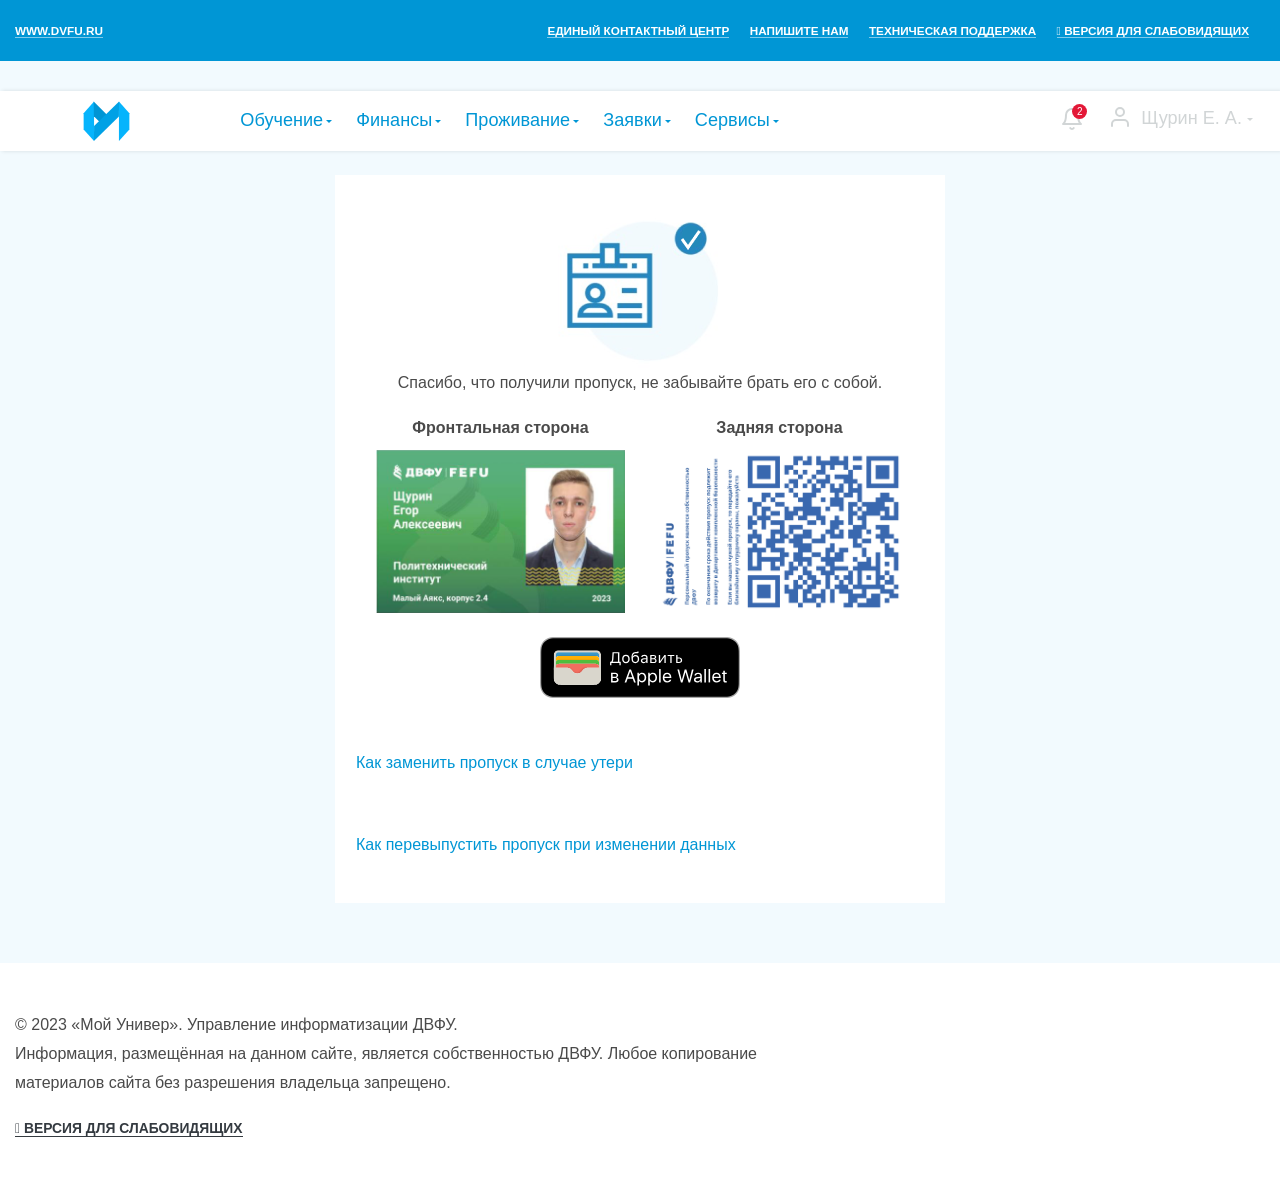
==== index.html @ 77a336e7 "index.html" ====
<!DOCTYPE html>
<!-- saved from url=(0027)https://univer.dvfu.ru/pass -->
<html lang="ru"><head><meta http-equiv="Content-Type" content="text/html; charset=UTF-8">
    <meta http-equiv="X-UA-Compatible" content="IE=edge">

<meta name="viewport" content="width=device-width, initial-scale=1">
<link rel="apple-touch-icon" href="https://univer.dvfu.ru/favicon/android-app-icon.webp?v=wAXxPe8bK4">
<link rel="shortcut icon" type="image/x-icon" href="https://univer.dvfu.ru/favicon/favicon.ico?v=wAXxPe8bK4">
<link rel="icon" type="image/png" sizes="16x16" href="https://univer.dvfu.ru/favicon/favicon-16x16.png?v=wAXxPe8bK4">
<link rel="icon" type="image/png" sizes="32x32" href="https://univer.dvfu.ru/favicon/favicon-32x32.png?v=wAXxPe8bK4">
<link rel="icon" type="image/png" sizes="48x48" href="https://univer.dvfu.ru/favicon/favicon-48x48.png?v=wAXxPe8bK4">
<link rel="manifest" href="https://univer.dvfu.ru/favicon/site.webmanifest?v=wAXxPe8bK4">
<link rel="mask-icon" href="https://univer.dvfu.ru/favicon/safari-pinned-tab.svg?v=wAXxPe8bK4" color="#5bbad5">
<meta name="apple-mobile-web-app-title" content="Мой Универ">
<meta name="application-name" content="Мой Универ">
<meta name="msapplication-TileColor" content="#2b5797">
<meta name="msapplication-TileImage" content="/favicon/mstile-144x144.png?v=wAXxPe8bK4">
<meta name="theme-color" content="#ffffff">

<meta name="apple-itunes-app" content="app-id=1508108372">
<meta name="google-play-app" content="app-id=ru.dvfu.univermobile">
<meta name="viewport" content="width=device-width, initial-scale=1.0">
<link rel="android-touch-icon" href="https://univer.dvfu.ru/favicon/android-app-icon.webp?v=wAXxPe8bK4">
<title>Заказ пропусков</title>
    <meta name="csrf-param" content="_csrf_univer">
<meta name="csrf-token" content="We61WKqHgqFqva95lzYZZyjVFAF20P7lvyOUsCO9uFk12_cX__H16zvP5C_QaXwXcbx8QBialLLcZMWEWszLIw==">
    <link href="./Заказ пропусков_files/style.css" rel="stylesheet">
<link href="./Заказ пропусков_files/pass_frontend.css" rel="stylesheet">
<link href="./Заказ пропусков_files/notification.css" rel="stylesheet">
<script async="" src="./Заказ пропусков_files/tag.js"></script><script>var appOptions = {"notificationUrl":"https:\/\/notify-univer.dvfu.ru\/api\/v1\/notifications","r":["undergraduate"],"t":"eyJ0eXAiOiJKV1QiLCJhbGciOiJIUzI1NiJ9.eyJpYXQiOjE2OTYzMDE1NzEsImV4cCI6MTY5ODg5MzU3MSwidWlkIjozNDI4MiwidXNlcm5hbWUiOiJraHJhbXRjb3ZhLnNhIiwicm9sZSI6ImFkbWluIn0.ozDXMUP-tCYqdmB_TV4dSzSiLvclQizg9ajfwuBclkc"};</script><style type="text/css">
.vue-modal-top,
.vue-modal-bottom,
.vue-modal-left,
.vue-modal-right,
.vue-modal-topRight,
.vue-modal-topLeft,
.vue-modal-bottomLeft,
.vue-modal-bottomRight {
  display: block;
  overflow: hidden;
  position: absolute;
  background: transparent;
  z-index: 9999999;
}
.vue-modal-topRight,
.vue-modal-topLeft,
.vue-modal-bottomLeft,
.vue-modal-bottomRight {
  width: 12px;
  height: 12px;
}
.vue-modal-top {
  right: 12;
  top: 0;
  width: 100%;
  height: 12px;
  cursor: n-resize;
}
.vue-modal-bottom {
  left: 0;
  bottom: 0;
  width: 100%;
  height: 12px;
  cursor: s-resize;
}
.vue-modal-left {
  left: 0;
  top: 0;
  width: 12px;
  height: 100%;
  cursor: w-resize;
}
.vue-modal-right {
  right: 0;
  top: 0;
  width: 12px;
  height: 100%;
  cursor: e-resize;
}
.vue-modal-topRight {
  right: 0;
  top: 0;
  background: transparent;
  cursor: ne-resize;
}
.vue-modal-topLeft {
  left: 0;
  top: 0;
  cursor: nw-resize;
}
.vue-modal-bottomLeft {
  left: 0;
  bottom: 0;
  cursor: sw-resize;
}
.vue-modal-bottomRight {
  right: 0;
  bottom: 0;
  cursor: se-resize;
}
#vue-modal-triangle::after {
  display: block;
  position: absolute;
  content: '';
  background: transparent;
  left: 0;
  top: 0;
  width: 0;
  height: 0;
  border-bottom: 10px solid #ddd;
  border-left: 10px solid transparent;
}
#vue-modal-triangle.clicked::after {
  border-bottom: 10px solid #369be9;
}
</style><style type="text/css">
.vm--block-scroll {
  overflow: hidden;
  width: 100vw;
}
.vm--container {
  position: fixed;
  box-sizing: border-box;
  left: 0;
  top: 0;
  width: 100%;
  height: 100vh;
  z-index: 999;
}
.vm--overlay {
  position: fixed;
  box-sizing: border-box;
  left: 0;
  top: 0;
  width: 100%;
  height: 100vh;
  background: rgba(0, 0, 0, 0.2);
  /* z-index: 999; */
  opacity: 1;
}
.vm--container.scrollable {
  height: 100%;
  min-height: 100vh;
  overflow-y: auto;
  -webkit-overflow-scrolling: touch;
}
.vm--modal {
  position: relative;
  overflow: hidden;
  box-sizing: border-box;

  background-color: white;
  border-radius: 3px;
  box-shadow: 0 20px 60px -2px rgba(27, 33, 58, 0.4);
}
.vm--container.scrollable .vm--modal {
  margin-bottom: 2px;
}
.vm--top-right-slot {
  display: block;
  position: absolute;
  right: 0;
  top: 0;
}
.vm-transition--overlay-enter-active,
.vm-transition--overlay-leave-active {
  transition: all 50ms;
}
.vm-transition--overlay-enter,
.vm-transition--overlay-leave-active {
  opacity: 0;
}
.vm-transition--modal-enter-active,
.vm-transition--modal-leave-active {
  transition: all 400ms;
}
.vm-transition--modal-enter,
.vm-transition--modal-leave-active {
  opacity: 0;
  transform: translateY(-20px);
}
.vm-transition--default-enter-active,
.vm-transition--default-leave-active {
  transition: all 2ms;
}
.vm-transition--default-enter,
.vm-transition--default-leave-active {
  opacity: 0;
}
</style><style type="text/css">
.vue-dialog {
  font-size: 14px;
}
.vue-dialog div {
  box-sizing: border-box;
}
.vue-dialog-content {
  flex: 1 0 auto;
  width: 100%;
  padding: 14px;
}
.vue-dialog-content-title {
  font-weight: 600;
  padding-bottom: 14px;
}
.vue-dialog-buttons {
  display: flex;
  flex: 0 1 auto;
  width: 100%;
  border-top: 1px solid #eee;
}
.vue-dialog-buttons-none {
  width: 100%;
  padding-bottom: 14px;
}
.vue-dialog-button {
  font-size: inherit;
  background: transparent;
  padding: 0;
  margin: 0;
  border: 0;
  cursor: pointer;
  box-sizing: border-box;
  line-height: 40px;
  height: 40px;
  color: inherit;
  font: inherit;
  outline: none;
}
.vue-dialog-button:hover {
  background: #f9f9f9;
}
.vue-dialog-button:active {
  background: #f3f3f3;
}
.vue-dialog-button:not(:first-of-type) {
  border-left: 1px solid #eee;
}
</style></head>
<body data-scrollprevented="false">



<div data-v-34b633f4="" id="notify-bubble-layout" aria-atomic="true"></div>

<div class="panel" id="main">
    <div class="blue-top-header top-blue-header bg-blueColour py-2 d-none d-lg-block">
        <div class="container">
            <div class="row">
                <div class="col d-none d-md-inline-block">
                    <div class="">
                        <div class="float-left">
                            <a href="https://www.dvfu.ru/" title="ДВФУ" class="whiteColor text-uppercase font-weight-bold tc-whiteColor mb-0 mr-2 f-XS">www.dvfu.ru</a>
                        </div>
                        <div class="float-right">
                            <a href="https://univer.dvfu.ru/contacts" title="Единый контактный центр" class="whiteColor text-uppercase font-weight-bold tc-whiteColor mb-0 mr-2 f-XS">Единый контактный центр</a>
                            <a href="https://univer.dvfu.ru/feedback" title="Напишите нам" class="whiteColor text-uppercase font-weight-bold tc-whiteColor mb-0 mr-2 f-XS">Напишите нам</a>
                            <a href="https://1citil.dvfu.ru/itil_win/ru_RU/" title="Техническая поддержка" class="whiteColor text-uppercase font-weight-bold tc-whiteColor mb-0 mr-2 f-XS">Техническая поддержка</a>
                            <a href="https://univer.dvfu.ru/pass#" class="bvi-open whiteColor text-uppercase font-weight-bold tc-whiteColor mb-0 mr-2 f-XS" title="Версия для слабовидящих"><i class="bvi-icon bvi-eye"></i> Версия для слабовидящих</a>
                        </div>
                    </div>
                </div>
            </div>
        </div>
    </div>

    <div class="bg-blur mobile-menu-blur" id="bg-blur" style="display: none;"></div>

    <header class="main-header " style="position: sticky; top: 0px; margin-top: 30px;">
        <div class="container">
            <div class="row d-flex align-items-center">
                <div class="d-lg-none col-4 col-lg-3 align-baseline hamburger-btn">
                    <button class="hamburger hamburger--spin color-gray" type="button" id="mobileMenuOpen">
                    <span class="hamburger-box">
                        <span class="hamburger-inner"></span>
                    </span>
                    </button>
                </div>
                <div id="menu" class="menu d-lg-none" style="display: none">
                    <div class="menu-header"></div>
                    <div class="overflow-y-scroll pt-2 pb-7" id="menu-content">
                        <nav class="main-nav menu-vertical">
                            <ul>
                                <li>
                                    <a href="https://www.dvfu.ru/" target="_blank">
                                        <img src="./Заказ пропусков_files/icon-sm-dvfu.svg" class="menu-icon mr-1">
                                        <span>Официальный сайт ДВФУ</span>
                                    </a>
                                </li>
                                <li>
                                    <a href="https://univer.dvfu.ru/pass#" class="bvi-open">
                                        <svg xmlns="http://www.w3.org/2000/svg" width="24" height="24" viewBox="0 0 24 24" fill="none" stroke="currentColor" stroke-width="2" stroke-linecap="round" stroke-linejoin="round" class="feather feather-eye menu-icon mr-1"><path d="M1 12s4-8 11-8 11 8 11 8-4 8-11 8-11-8-11-8z"></path><circle cx="12" cy="12" r="3"></circle></svg>
                                        <span>Версия для слабовидящих</span>
                                    </a>
                                </li>
                            </ul>
                        </nav>
                        <nav class="main-nav menu-vertical">
                            <ul>
                                <li>
                                    <a href="https://univer.dvfu.ru/contacts" class="menu-link js-service-link">
                                        <svg xmlns="http://www.w3.org/2000/svg" width="24" height="24" viewBox="0 0 24 24" fill="none" stroke="currentColor" stroke-width="2" stroke-linecap="round" stroke-linejoin="round" class="feather feather-phone-call menu-icon mr-1"><path d="M15.05 5A5 5 0 0 1 19 8.95M15.05 1A9 9 0 0 1 23 8.94m-1 7.98v3a2 2 0 0 1-2.18 2 19.79 19.79 0 0 1-8.63-3.07 19.5 19.5 0 0 1-6-6 19.79 19.79 0 0 1-3.07-8.67A2 2 0 0 1 4.11 2h3a2 2 0 0 1 2 1.72 12.84 12.84 0 0 0 .7 2.81 2 2 0 0 1-.45 2.11L8.09 9.91a16 16 0 0 0 6 6l1.27-1.27a2 2 0 0 1 2.11-.45 12.84 12.84 0 0 0 2.81.7A2 2 0 0 1 22 16.92z"></path></svg>
                                        <span>Единый контактный центр</span>
                                    </a>
                                </li>
                                <li>
                                    <a href="https://univer.dvfu.ru/feedback" class="menu-link js-service-link">
                                        <svg xmlns="http://www.w3.org/2000/svg" width="24" height="24" viewBox="0 0 24 24" fill="none" stroke="currentColor" stroke-width="2" stroke-linecap="round" stroke-linejoin="round" class="feather feather-send menu-icon mr-1"><line x1="22" y1="2" x2="11" y2="13"></line><polygon points="22 2 15 22 11 13 2 9 22 2"></polygon></svg>
                                        <span>Напишите нам</span>
                                    </a>
                                </li>
                                <li>
                                    <a href="https://1citil.dvfu.ru/itil_win/ru_RU/" class="menu-link js-service-link">
                                        <svg xmlns="http://www.w3.org/2000/svg" width="24" height="24" viewBox="0 0 24 24" fill="none" stroke="currentColor" stroke-width="2" stroke-linecap="round" stroke-linejoin="round" class="feather feather-headphones menu-icon mr-1"><path d="M3 18v-6a9 9 0 0 1 18 0v6"></path><path d="M21 19a2 2 0 0 1-2 2h-1a2 2 0 0 1-2-2v-3a2 2 0 0 1 2-2h3zM3 19a2 2 0 0 0 2 2h1a2 2 0 0 0 2-2v-3a2 2 0 0 0-2-2H3z"></path></svg>
                                        <span>Техническая поддержка</span>
                                    </a>
                                </li>
                            </ul>
                        </nav>
                        <nav class="main-nav menu-vertical"><ul><li><h3>Обучение</h3><ul><li><a class="menu-link js-service-link" href="https://dpo.dvfu.ru/dd-new" data-service-id="93" data-service-title="Цифровые кафедры" data-service-name="dpo-link"><span class="service-icon menu-icon service-icon__dpo-link"></span> <span>Цифровые кафедры</span></a></li><li><a class="menu-link js-service-link" href="https://dpo.dvfu.ru/" data-service-id="90" data-service-title="Дополнительное образование" data-service-name="furtherEducation"><span class="service-icon menu-icon service-icon__furtherEducation"></span> <span>Дополнительное образование</span></a></li><li><a class="menu-link js-service-link" href="https://univer.dvfu.ru/page/service/blackboard" data-service-id="5" data-service-title="Электронная образовательная среда BLACKBOARD" data-service-name="blackboard"><span class="service-icon menu-icon service-icon__blackboard"></span> <span>Электронная образовательная среда BLACKBOARD</span></a></li><li><a class="menu-link js-service-link" href="https://univer.dvfu.ru/gradebook" data-service-id="31" data-service-title="Зачётная книжка" data-service-name="new-egradebook"><span class="service-icon menu-icon service-icon__new-egradebook"></span> <span>Зачётная книжка</span></a></li><li><a class="menu-link js-service-link" href="https://univer.dvfu.ru/schedule" data-service-id="48" data-service-title="Расписание занятий" data-service-name="class-schedules"><span class="service-icon menu-icon service-icon__class-schedules"></span> <span>Расписание занятий</span></a></li><li><a class="menu-link js-service-link" href="https://univer.dvfu.ru/rau" data-service-id="65" data-service-title="Рейтинг" data-service-name="rau"><span class="service-icon menu-icon service-icon__rau"></span> <span>Рейтинг</span></a></li><li><a class="menu-link js-service-link" href="https://univer.dvfu.ru/profile/portfolio" data-service-id="67" data-service-title="Портфолио студента" data-service-name="portfolio-student"><span class="service-icon menu-icon service-icon__portfolio-student"></span> <span>Портфолио студента</span></a></li><li><a class="menu-link js-service-link" href="https://univer.dvfu.ru/brs/rating-plan/" data-service-id="69" data-service-title="Рейтинг-планы" data-service-name="rating-plans"><span class="service-icon menu-icon service-icon__rating-plans"></span> <span>Рейтинг-планы</span></a></li></ul></li><li><h3>Финансы</h3><ul><li><a class="menu-link js-service-link" href="https://univer.dvfu.ru/payment/grant" data-service-id="36" data-service-title="Стипендия" data-service-name="grant"><span class="service-icon menu-icon service-icon__grant"></span> <span>Стипендия</span></a></li><li><a class="menu-link js-service-link" href="https://univer.dvfu.ru/bank/choose-bank/index" data-service-id="88" data-service-title="Выбор банка" data-service-name="choose-bank"><span class="service-icon menu-icon service-icon__choose-bank"></span> <span>Выбор банка</span></a></li><li><a class="menu-link js-service-link" href="https://univer.dvfu.ru/payment/contract/" data-service-id="85" data-service-title="Оплата договоров" data-service-name="contract-payment"><span class="service-icon menu-icon service-icon__contract-payment"></span> <span>Оплата договоров</span></a></li><li><a class="menu-link js-service-link" href="https://pay.dvfu.ru/" data-service-id="86" data-service-title="Сервис онлайн-платежей" data-service-name="pay-dvfu"><span class="service-icon menu-icon service-icon__pay-dvfu"></span> <span>Сервис онлайн-платежей</span></a></li></ul></li><li><h3>Проживание</h3><ul><li><a class="menu-link js-service-link" href="https://univer.dvfu.ru/settle" data-service-id="63" data-service-title="Заселение 23-24" data-service-name="settle"><span class="service-icon menu-icon service-icon__settle"></span> <span>Заселение 23-24</span></a></li><li><a class="menu-link js-service-link" href="https://univer.dvfu.ru/resettle" data-service-id="70" data-service-title="Переселение" data-service-name="resettle"><span class="service-icon menu-icon service-icon__resettle"></span> <span>Переселение</span></a></li><li><a class="menu-link js-service-link" href="https://univer.dvfu.ru/accommodation" data-service-id="71" data-service-title="Проживание" data-service-name="accommodation"><span class="service-icon menu-icon service-icon__accommodation"></span> <span>Проживание</span></a></li></ul></li><li><h3>Заявки</h3><ul><li><a class="menu-link js-service-link" href="https://univer.dvfu.ru/mfc/default/enquiry?id=car-pass" data-service-id="1" data-service-title="Пропуск на автомобиль" data-service-name="car-pass"><span class="service-icon menu-icon service-icon__car-pass"></span> <span>Пропуск на автомобиль</span></a></li><li><a class="menu-link js-service-link" href="https://univer.dvfu.ru/page/service/vpn-access" data-service-id="15" data-service-title="VPN" data-service-name="vpn-access"><span class="service-icon menu-icon service-icon__vpn-access"></span> <span>VPN</span></a></li><li><a class="menu-link js-service-link" href="https://univer.dvfu.ru/page/service/room-workplace-service" data-service-id="42" data-service-title="Обслуживание кабинета" data-service-name="room-workplace-service"><span class="service-icon menu-icon service-icon__room-workplace-service"></span> <span>Обслуживание кабинета</span></a></li><li><a class="menu-link js-service-link" href="https://univer.dvfu.ru/mfc" data-service-id="80" data-service-title="Единое окно" data-service-name="mfc"><span class="service-icon menu-icon service-icon__mfc"></span> <span>Единое окно</span></a></li><li><a class="menu-link js-service-link" href="https://www.dvfu.ru/about/rectorate/32416/the-department-of-personnel-management/the-committee-on-ethics-and-official-conduct-of-employees-of-the-university/" data-service-id="92" data-service-title="Жалоба на этику" data-service-name="ethics-violation-complaint"><span class="service-icon menu-icon service-icon__ethics-violation-complaint"></span> <span>Жалоба на этику</span></a></li></ul></li><li><h3>Сервисы</h3><ul><li><a class="menu-link js-service-link" href="https://univer.dvfu.ru/page/service/email" data-service-id="16" data-service-title="Почта" data-service-name="email"><span class="service-icon menu-icon service-icon__email"></span> <span>Почта</span></a></li><li><a class="menu-link js-service-link" href="https://univer.dvfu.ru/page/service/library" data-service-id="21" data-service-title="Библиотека" data-service-name="library"><span class="service-icon menu-icon service-icon__library"></span> <span>Библиотека</span></a></li><li><a class="menu-link js-service-link" href="https://univer.dvfu.ru/phonebook" data-service-id="33" data-service-title="Телефонный справочник" data-service-name="phonebook"><span class="service-icon menu-icon service-icon__phonebook"></span> <span>Телефонный справочник</span></a></li><li><a class="menu-link js-service-link" href="https://univer.dvfu.ru/page/service/microsoft-office-365" data-service-id="38" data-service-title="MS Office 365" data-service-name="microsoft-office-365"><span class="service-icon menu-icon service-icon__microsoft-office-365"></span> <span>MS Office 365</span></a></li><li><a class="menu-link js-service-link" href="https://univer.dvfu.ru/page/service/wi-fi-access" data-service-id="47" data-service-title="Wi-Fi" data-service-name="wi-fi-access"><span class="service-icon menu-icon service-icon__wi-fi-access"></span> <span>Wi-Fi</span></a></li><li><a class="menu-link js-service-link" href="https://univer.dvfu.ru/pass" data-service-id="68" data-service-title="Заказ пропуска" data-service-name="pass"><span class="service-icon menu-icon service-icon__pass"></span> <span>Заказ пропуска</span></a></li><li><a class="menu-link js-service-link" href="https://univer.dvfu.ru/page/service/bus_schedule" data-service-id="75" data-service-title="Расписание автобусов" data-service-name="bus_schedule"><span class="service-icon menu-icon service-icon__bus_schedule"></span> <span>Расписание автобусов</span></a></li><li><a class="menu-link js-service-link" href="https://univer.dvfu.ru/page/service/mobile-app" data-service-id="83" data-service-title="Мобильное приложение «Мой Универ»" data-service-name="mobile-app"><span class="service-icon menu-icon service-icon__mobile-app"></span> <span>Мобильное приложение «Мой Универ»</span></a></li><li><a class="menu-link js-service-link" href="https://univer.dvfu.ru/studentProject" data-service-id="87" data-service-title="Твоя инициатива" data-service-name="student-project"><span class="service-icon menu-icon service-icon__student-project"></span> <span>Твоя инициатива</span></a></li></ul></li></ul></nav>                    </div>
                </div>
                <div class="col-4 col-lg-2 col-xl-2 px-1 logo-div">
                                        <a href="https://univer.dvfu.ru/" title="Мой Универ" class="border-0">
                                            <div id="desktopLogoDiv" class="d-none d-lg-block position-relative" style="height: 60px;">
                            <img id="desktopLogo" class="img-fluid position-relative main-logo" alt="Мой Универ" title="Мой Универ" src="./Заказ пропусков_files/img-myuniver-logo.svg" style="display: none;">
                            <img id="desktopLogoMin" class="img-fluid position-absolute main-logo my-auto" style="height: 40px; top: 0px; bottom: 0px;" alt="Мой Универ" title="Мой Универ" src="./Заказ пропусков_files/img-logo-symbol.svg">
                        </div>
                        <img id="mobileLogo" class="img-fluid d-lg-none position-relative main-logo" alt="Мой Универ" title="Мой Универ" src="./Заказ пропусков_files/img-logo-symbol.svg">
                                            </a>
                                        </div>
                <div class="d-none d-lg-block col-lg-8 col-xl-7 position-static">
                    <nav class="main-nav menu-horizontal"><ul class="nav"><li><a id="dropdown-study" class="btn btn-link dropdown-toggle f-M" data-toggle="dropdown" aria-haspopup="true" aria-expanded="false">Обучение</a><ul class="dropdown-menu shadow-dropdown" aria-labelledby="dropdown-study"><li><a class="menu-link js-service-link" href="https://dpo.dvfu.ru/dd-new" data-service-id="93" data-service-title="Цифровые кафедры" data-service-name="dpo-link"><span class="service-icon menu-icon service-icon__dpo-link"></span> <span>Цифровые кафедры</span></a></li><li><a class="menu-link js-service-link" href="https://dpo.dvfu.ru/" data-service-id="90" data-service-title="Дополнительное образование" data-service-name="furtherEducation"><span class="service-icon menu-icon service-icon__furtherEducation"></span> <span>Дополнительное образование</span></a></li><li><a class="menu-link js-service-link" href="https://univer.dvfu.ru/page/service/blackboard" data-service-id="5" data-service-title="Электронная образовательная среда BLACKBOARD" data-service-name="blackboard"><span class="service-icon menu-icon service-icon__blackboard"></span> <span>Электронная образовательная среда BLACKBOARD</span></a></li><li><a class="menu-link js-service-link" href="https://univer.dvfu.ru/gradebook" data-service-id="31" data-service-title="Зачётная книжка" data-service-name="new-egradebook"><span class="service-icon menu-icon service-icon__new-egradebook"></span> <span>Зачётная книжка</span></a></li><li><a class="menu-link js-service-link" href="https://univer.dvfu.ru/schedule" data-service-id="48" data-service-title="Расписание занятий" data-service-name="class-schedules"><span class="service-icon menu-icon service-icon__class-schedules"></span> <span>Расписание занятий</span></a></li><li><a class="menu-link js-service-link" href="https://univer.dvfu.ru/rau" data-service-id="65" data-service-title="Рейтинг" data-service-name="rau"><span class="service-icon menu-icon service-icon__rau"></span> <span>Рейтинг</span></a></li><li><a class="menu-link js-service-link" href="https://univer.dvfu.ru/profile/portfolio" data-service-id="67" data-service-title="Портфолио студента" data-service-name="portfolio-student"><span class="service-icon menu-icon service-icon__portfolio-student"></span> <span>Портфолио студента</span></a></li><li><a class="menu-link js-service-link" href="https://univer.dvfu.ru/brs/rating-plan/" data-service-id="69" data-service-title="Рейтинг-планы" data-service-name="rating-plans"><span class="service-icon menu-icon service-icon__rating-plans"></span> <span>Рейтинг-планы</span></a></li></ul></li><li><a id="dropdown-finance" class="btn btn-link dropdown-toggle f-M" data-toggle="dropdown" aria-haspopup="true" aria-expanded="false">Финансы</a><ul class="dropdown-menu shadow-dropdown" aria-labelledby="dropdown-finance"><li><a class="menu-link js-service-link" href="https://univer.dvfu.ru/payment/grant" data-service-id="36" data-service-title="Стипендия" data-service-name="grant"><span class="service-icon menu-icon service-icon__grant"></span> <span>Стипендия</span></a></li><li><a class="menu-link js-service-link" href="https://univer.dvfu.ru/bank/choose-bank/index" data-service-id="88" data-service-title="Выбор банка" data-service-name="choose-bank"><span class="service-icon menu-icon service-icon__choose-bank"></span> <span>Выбор банка</span></a></li><li><a class="menu-link js-service-link" href="https://univer.dvfu.ru/payment/contract/" data-service-id="85" data-service-title="Оплата договоров" data-service-name="contract-payment"><span class="service-icon menu-icon service-icon__contract-payment"></span> <span>Оплата договоров</span></a></li><li><a class="menu-link js-service-link" href="https://pay.dvfu.ru/" data-service-id="86" data-service-title="Сервис онлайн-платежей" data-service-name="pay-dvfu"><span class="service-icon menu-icon service-icon__pay-dvfu"></span> <span>Сервис онлайн-платежей</span></a></li></ul></li><li><a id="dropdown-accommodation" class="btn btn-link dropdown-toggle f-M" data-toggle="dropdown" aria-haspopup="true" aria-expanded="false">Проживание</a><ul class="dropdown-menu shadow-dropdown" aria-labelledby="dropdown-accommodation"><li><a class="menu-link js-service-link" href="https://univer.dvfu.ru/settle" data-service-id="63" data-service-title="Заселение 23-24" data-service-name="settle"><span class="service-icon menu-icon service-icon__settle"></span> <span>Заселение 23-24</span></a></li><li><a class="menu-link js-service-link" href="https://univer.dvfu.ru/resettle" data-service-id="70" data-service-title="Переселение" data-service-name="resettle"><span class="service-icon menu-icon service-icon__resettle"></span> <span>Переселение</span></a></li><li><a class="menu-link js-service-link" href="https://univer.dvfu.ru/accommodation" data-service-id="71" data-service-title="Проживание" data-service-name="accommodation"><span class="service-icon menu-icon service-icon__accommodation"></span> <span>Проживание</span></a></li></ul></li><li><a id="dropdown-applications" class="btn btn-link dropdown-toggle f-M" data-toggle="dropdown" aria-haspopup="true" aria-expanded="false">Заявки</a><ul class="dropdown-menu shadow-dropdown" aria-labelledby="dropdown-applications"><li><a class="menu-link js-service-link" href="https://univer.dvfu.ru/mfc/default/enquiry?id=car-pass" data-service-id="1" data-service-title="Пропуск на автомобиль" data-service-name="car-pass"><span class="service-icon menu-icon service-icon__car-pass"></span> <span>Пропуск на автомобиль</span></a></li><li><a class="menu-link js-service-link" href="https://univer.dvfu.ru/page/service/vpn-access" data-service-id="15" data-service-title="VPN" data-service-name="vpn-access"><span class="service-icon menu-icon service-icon__vpn-access"></span> <span>VPN</span></a></li><li><a class="menu-link js-service-link" href="https://univer.dvfu.ru/page/service/room-workplace-service" data-service-id="42" data-service-title="Обслуживание кабинета" data-service-name="room-workplace-service"><span class="service-icon menu-icon service-icon__room-workplace-service"></span> <span>Обслуживание кабинета</span></a></li><li><a class="menu-link js-service-link" href="https://univer.dvfu.ru/mfc" data-service-id="80" data-service-title="Единое окно" data-service-name="mfc"><span class="service-icon menu-icon service-icon__mfc"></span> <span>Единое окно</span></a></li><li><a class="menu-link js-service-link" href="https://www.dvfu.ru/about/rectorate/32416/the-department-of-personnel-management/the-committee-on-ethics-and-official-conduct-of-employees-of-the-university/" data-service-id="92" data-service-title="Жалоба на этику" data-service-name="ethics-violation-complaint"><span class="service-icon menu-icon service-icon__ethics-violation-complaint"></span> <span>Жалоба на этику</span></a></li></ul></li><li><a id="dropdown-services" class="btn btn-link dropdown-toggle f-M" data-toggle="dropdown" aria-haspopup="true" aria-expanded="false">Сервисы</a><ul class="dropdown-menu shadow-dropdown" aria-labelledby="dropdown-services"><li><a class="menu-link js-service-link" href="https://univer.dvfu.ru/page/service/email" data-service-id="16" data-service-title="Почта" data-service-name="email"><span class="service-icon menu-icon service-icon__email"></span> <span>Почта</span></a></li><li><a class="menu-link js-service-link" href="https://univer.dvfu.ru/page/service/library" data-service-id="21" data-service-title="Библиотека" data-service-name="library"><span class="service-icon menu-icon service-icon__library"></span> <span>Библиотека</span></a></li><li><a class="menu-link js-service-link" href="https://univer.dvfu.ru/phonebook" data-service-id="33" data-service-title="Телефонный справочник" data-service-name="phonebook"><span class="service-icon menu-icon service-icon__phonebook"></span> <span>Телефонный справочник</span></a></li><li><a class="menu-link js-service-link" href="https://univer.dvfu.ru/page/service/microsoft-office-365" data-service-id="38" data-service-title="MS Office 365" data-service-name="microsoft-office-365"><span class="service-icon menu-icon service-icon__microsoft-office-365"></span> <span>MS Office 365</span></a></li><li><a class="menu-link js-service-link" href="https://univer.dvfu.ru/page/service/wi-fi-access" data-service-id="47" data-service-title="Wi-Fi" data-service-name="wi-fi-access"><span class="service-icon menu-icon service-icon__wi-fi-access"></span> <span>Wi-Fi</span></a></li><li><a class="menu-link js-service-link" href="https://univer.dvfu.ru/pass" data-service-id="68" data-service-title="Заказ пропуска" data-service-name="pass"><span class="service-icon menu-icon service-icon__pass"></span> <span>Заказ пропуска</span></a></li><li><a class="menu-link js-service-link" href="https://univer.dvfu.ru/page/service/bus_schedule" data-service-id="75" data-service-title="Расписание автобусов" data-service-name="bus_schedule"><span class="service-icon menu-icon service-icon__bus_schedule"></span> <span>Расписание автобусов</span></a></li><li><a class="menu-link js-service-link" href="https://univer.dvfu.ru/page/service/mobile-app" data-service-id="83" data-service-title="Мобильное приложение «Мой Универ»" data-service-name="mobile-app"><span class="service-icon menu-icon service-icon__mobile-app"></span> <span>Мобильное приложение «Мой Универ»</span></a></li><li><a class="menu-link js-service-link" href="https://univer.dvfu.ru/studentProject" data-service-id="87" data-service-title="Твоя инициатива" data-service-name="student-project"><span class="service-icon menu-icon service-icon__student-project"></span> <span>Твоя инициатива</span></a></li></ul></li></ul></nav>                </div>
                <div class="col-4 col-lg-2 col-xl-3 pl-0 align-baseline">
                    <nav class="actions-nav">
                        <ul class="nav f-M justify-content-end">
                            <li class="nav-item">
                                <div data-v-02f2ebe7="" tabindex="-1" class="nav-link pl-0"><div data-v-829295b8="" data-v-02f2ebe7="" class="notification-popup shadow-dropdown d-none"><h3 data-v-829295b8="" class="nothing"><a data-v-829295b8="" href="https://univer.dvfu.ru/notification/">У вас 2 уведомления</a></h3> <div data-v-829295b8="" class="notification-popup__notifications mb-2"><div data-v-7fb95ed1="" data-v-829295b8="" class="notify-element info"><h3 data-v-7fb95ed1="" class="notification-header">Пропуск отправлен на перевыпуск. Вам необходимо сдать старый пропуск при получении нового.</h3> <p data-v-7fb95ed1="" class="created-at"></p></div><div data-v-7fb95ed1="" data-v-829295b8="" class="notify-element info"><h3 data-v-7fb95ed1="" class="notification-header">Спасибо, что получили пропуск, не забывайте брать его с собой.</h3> <p data-v-7fb95ed1="" class="created-at"></p></div></div> <div data-v-829295b8="" class="d-flex justify-content-center"><button data-v-829295b8="" class="btn btn-link p-0 f-S text-uppercase">Отметить все прочитанным</button></div> <!----></div> <i data-v-02f2ebe7=""><svg xmlns="http://www.w3.org/2000/svg" width="24" height="24" viewBox="0 0 24 24" fill="none" stroke="currentColor" stroke-width="2" stroke-linecap="round" stroke-linejoin="round" class="feather feather-bell"><path d="M18 8A6 6 0 0 0 6 8c0 7-3 9-3 9h18s-3-2-3-9"></path><path d="M13.73 21a2 2 0 0 1-3.46 0"></path></svg></i> <span data-v-02f2ebe7="" class="red-dot">2</span></div>
                            </li>
                            <li class="nav-item pl-sm-0">
                                <a href="https://univer.dvfu.ru/pass#" class="nav-link" data-toggle="dropdown" role="button" aria-haspopup="true" aria-expanded="false">
                                    </a><div class="d-inline"><a href="https://univer.dvfu.ru/pass#" class="nav-link" data-toggle="dropdown" role="button" aria-haspopup="true" aria-expanded="false">
                                        <svg xmlns="http://www.w3.org/2000/svg" width="24" height="24" viewBox="0 0 24 24" fill="none" stroke="currentColor" stroke-width="2" stroke-linecap="round" stroke-linejoin="round" class="feather feather-user icon-user-profile"><path d="M20 21v-2a4 4 0 0 0-4-4H8a4 4 0 0 0-4 4v2"></path><circle cx="12" cy="7" r="4"></circle></svg>
                                        <span class="d-none d-xl-inline-block user-profile-name" title="Храмцова С. А.">
                                            Щурин Е. А.                                        </span>
                                        <span class="d-none d-md-inline dropdown-toggle"></span>
                                        </a><div class="dropdown-menu shadow-dropdown"><a href="https://univer.dvfu.ru/pass#" class="nav-link" data-toggle="dropdown" role="button" aria-haspopup="true" aria-expanded="false">
                                            <div class="dropdown-item">
                                                <img style="width: 20px; height: 20px" src="./Заказ пропусков_files/icon-wow-coin.png">
                                                <span data-url="/get-coin" id="coin-balance">100</span>
                                            </div>
                                            <div class="dropdown-divider"></div>
                                            </a><a href="https://univer.dvfu.ru/pass#" class="dropdown-item d-none d-md-block d-lg-none" data-toggle="tooltip" data-placement="top" title="Уведомления"><svg xmlns="http://www.w3.org/2000/svg" width="24" height="24" viewBox="0 0 24 24" fill="none" stroke="currentColor" stroke-width="2" stroke-linecap="round" stroke-linejoin="round" class="feather feather-bell icon-N mr-1"><path d="M18 8A6 6 0 0 0 6 8c0 7-3 9-3 9h18s-3-2-3-9"></path><path d="M13.73 21a2 2 0 0 1-3.46 0"></path></svg> Уведомления</a>
                                            <a class="dropdown-item" href="https://univer.dvfu.ru/profile"><svg xmlns="http://www.w3.org/2000/svg" width="24" height="24" viewBox="0 0 24 24" fill="none" stroke="currentColor" stroke-width="2" stroke-linecap="round" stroke-linejoin="round" class="feather feather-user icon-N mr-1"><path d="M20 21v-2a4 4 0 0 0-4-4H8a4 4 0 0 0-4 4v2"></path><circle cx="12" cy="7" r="4"></circle></svg> Профиль</a>
                                            <a class="dropdown-item" href="https://univer.dvfu.ru/userRequest"><svg xmlns="http://www.w3.org/2000/svg" width="24" height="24" viewBox="0 0 24 24" fill="none" stroke="currentColor" stroke-width="2" stroke-linecap="round" stroke-linejoin="round" class="feather feather-list icon-N mr-1"><line x1="8" y1="6" x2="21" y2="6"></line><line x1="8" y1="12" x2="21" y2="12"></line><line x1="8" y1="18" x2="21" y2="18"></line><line x1="3" y1="6" x2="3.01" y2="6"></line><line x1="3" y1="12" x2="3.01" y2="12"></line><line x1="3" y1="18" x2="3.01" y2="18"></line></svg> Мои заявки</a>
                                            <div class="dropdown-divider"></div>
                                                                                        <a class="dropdown-item" href="https://esa.dvfu.ru/logout"><svg xmlns="http://www.w3.org/2000/svg" width="24" height="24" viewBox="0 0 24 24" fill="none" stroke="currentColor" stroke-width="2" stroke-linecap="round" stroke-linejoin="round" class="feather feather-log-out icon-N"><path d="M9 21H5a2 2 0 0 1-2-2V5a2 2 0 0 1 2-2h4"></path><polyline points="16 17 21 12 16 7"></polyline><line x1="21" y1="12" x2="9" y2="12"></line></svg> Выход</a>
                                        </div>
                                    </div>
                                
                            </li>
                        </ul>
                    </nav>
                </div>
            </div>
        </div>
    </header>

    <div class="content my-3 mb-6">
<div class="container mb-3">
    <div class="row justify-content-center">
        <div class="col-xl-6 col-lg-8 col-md-12">
            <div class="card">
                <div class="card-body text-center p-5">
                    <img src="./Заказ пропусков_files/icon-pass-received.png" alt="">                    <p>
                                                    Спасибо, что получили пропуск, не забывайте брать его с собой.                                            </p>
                    <div class="row">
                        <div class="col-md-6 text-center">
                            <div class="mb-1"><strong>Фронтальная сторона</strong></div>
                            <img src="./Заказ пропусков_files/пропуск егор 2.4 фронталка.png" class="img-fluid" alt="Фронтальная сторона">
                        </div>
                        <div class="col-md-6 text-center">
                            <div class="mb-1"><strong>Задняя сторона</strong></div>
                            <img src="./Заказ пропусков_files/institut-matematiki-i-komputernyh-tehnologij-skola-3-hramcova-sofa-andreevna-back.png" class="img-fluid" alt="Задняя сторона">
                        </div>
                    </div>

                                            <div class="mt-3 text-center">
                            <a href="https://univer.dvfu.ru/pass/wallet/save-apple-wallet-pass"><img src="./Заказ пропусков_files/btn-add-to-apple-wallet.svg" alt="" style="width: 200px; height: auto"></a>                        </div>
                                    </div>

                <div id="accordion">
                    <div class="mb-4">
                        <div id="headingOne">
                            <h5 class="">
                                <button class="btn btn-link" data-toggle="collapse" data-target="#collapseOne" aria-expanded="true" aria-controls="collapseOne">
                                    Как заменить пропуск в случае утери
                                </button>
                            </h5>
                        </div>

                        <div id="collapseOne" class="m-2 collapse" aria-labelledby="headingOne" data-parent="#accordion">
                            <div>
                                <p>Обратиться в департамент комплексной безопасности в корпусе С, кабинет С617.</p>

                                <p>Время работы: пн-пт 09:00-18:00, перерыв 13:00-14:00.</p>

                                <p>При себе иметь: паспорт</p>
                            </div>
                        </div>
                    </div>
                    <div class="mb-4">
                        <div id="headingTwo">
                            <h5 class="">
                                <button class="btn btn-link collapsed" data-toggle="collapse" data-target="#collapseTwo" aria-expanded="false" aria-controls="collapseTwo">
                                    Как перевыпустить пропуск при изменении данных
                                </button>
                            </h5>
                        </div>
                        <div id="collapseTwo" class="m-2 collapse" aria-labelledby="headingTwo" data-parent="#accordion">
                            <div>
                                <p>Если изменились ФИО, должность, название подразделения и т.п. то нужно обратиться в
                                    бюро пропусков в корпусе "С" кабинет С617.</p>

                                <p>Время работы: пн-пт 09:00-18:00, перерыв 13:00-14:00.</p>

                                <p>При себе иметь: паспорт и старый пропуск.</p>
                            </div>
                        </div>
                    </div>
                </div>
            </div>
        </div>
    </div>
</div>
</div>
    <footer class="footer bg-whiteColour py-6 main-footer">
        <div class="container">
            <div class="row">
                <div class="col-12 col-md-6 col-lg-8">
                    <p>© 2023 «Мой Универ». Управление информатизации ДВФУ.<br> Информация, размещённая на&nbsp;данном сайте, является собственностью ДВФУ. Любое копирование материалов сайта без&nbsp;разрешения владельца запрещено.</p>
                </div>
                                                <div class="col-12 col-md-6 col-lg-8">
                    <a href="https://univer.dvfu.ru/pass#" class="bvi-open text-dark text-uppercase font-weight-bold mb-0 mr-2 f-S" title="Версия для слабовидящих">
                        <i class="bvi-icon bvi-eye"></i>
                        Версия для слабовидящих                    </a>
                </div>
            </div>
        </div>
    </footer>
</div>


<div data-v-78b41de6=""></div>

<!-- Modal -->
<div class="modal fade" id="jsModal" tabindex="-1" role="dialog" aria-labelledby="jsModalTitle" aria-hidden="true">
    <div class="modal-dialog modal-dialog-centered modal-lg" role="document">
        <div class="modal-content">
            <div class="modal-header">
                <h5 class="modal-title" id="jsModalTitle"></h5>
                <button type="button" class="close" data-dismiss="modal" aria-label="Close">
                    <span aria-hidden="true">×</span>
                </button>
            </div>
            <div class="modal-body" id="jsModalBody">

            </div>
            <div class="modal-footer" id="jsModalFooter">
                <button type="button" class="btn btn-secondary" data-dismiss="modal">Закрыть</button>
            </div>
        </div>
    </div>
</div>

<script src="./Заказ пропусков_files/jquery.min.js"></script>
<script src="./Заказ пропусков_files/yii.js"></script>
<script src="./Заказ пропусков_files/app.js"></script>
<script src="./Заказ пропусков_files/notification.js"></script>
<script src="./Заказ пропусков_files/app(1).js"></script>    <!-- Global site tag (gtag.js) - Google Analytics -->
<!--<script async src="https://www.googletagmanager.com/gtag/js?id=UA-132455446-2"></script>
<script>
    window.dataLayer = window.dataLayer || [];
    function gtag(){dataLayer.push(arguments);}
    gtag('js', new Date());

    gtag('config', 'UA-132455446-2');
</script>-->

<!-- Yandex.Metrika counter -->
<script type="text/javascript">
    (function (m, e, t, r, i, k, a) {
        m[i] = m[i] || function () {
            (m[i].a = m[i].a || []).push(arguments)
        };
        m[i].l = 1 * new Date();
        for (var j = 0; j < document.scripts.length; j++) {
            if (document.scripts[j].src === r) {
                return;
            }
        }
        k = e.createElement(t), a = e.getElementsByTagName(t)[0], k.async = 1, k.src = r, a.parentNode.insertBefore(k, a)
    })(window, document, "script", "https://mc.yandex.ru/metrika/tag.js", "ym");

    ym(62906206, "init", {clickmap: true, trackLinks: true, accurateTrackBounce: true, webvisor: true});
</script>
<noscript><div><img src="https://mc.yandex.ru/watch/62906206" style="position:absolute; left:-9999px;" alt=""/></div></noscript>
<!-- /Yandex.Metrika counter -->


</body></html>
---- Заказ пропусков_files/pass_frontend.css ----
.bg-whiteColour{background-color:#fff!important}.tc-whiteColour{color:#fff!important}.bg-blackColour{background-color:#000!important}.tc-blackColour{color:#000!important}.bg-blueColour{background-color:#0096d5!important}.tc-blueColour{color:#0096d5!important}.bg-blueColourAlpha{background-color:rgba(0,150,213,.5)!important}.tc-blueColourAlpha{color:rgba(0,150,213,.5)!important}.bg-redColour{background-color:#e31837!important}.tc-redColour{color:#e31837!important}.bg-blueLightColour{background-color:#f2fafe!important}.tc-blueLightColour{color:#f2fafe!important}.bg-blueDirtyColour{background-color:#eaeff1!important}.tc-blueDirtyColour{color:#eaeff1!important}.bg-grayColour{background-color:#4a4a4a!important}.tc-grayColour{color:#4a4a4a!important}.bg-grayMiddleColour{background-color:#d1d5d6!important}.tc-grayMiddleColour{color:#d1d5d6!important}.bg-grayDarkColour{background-color:#304453!important}.tc-grayDarkColour{color:#304453!important}.bg-grayLightColour{background-color:#9b9b9b!important}.tc-grayLightColour{color:#9b9b9b!important}.f-XXXL{font-size:3rem!important;line-height:5.4rem!important}.icon-XXXL{height:3rem;width:3rem}.f-XXL{font-size:2.667rem!important;line-height:4.8006rem!important}.icon-XXL{height:2.667rem;width:2.667rem}.f-XL{font-size:2.4rem!important;line-height:4.32rem!important}.icon-XL{height:2.4rem;width:2.4rem}.f-L{font-size:1.667rem!important;line-height:3.0006rem!important}.icon-L{height:1.667rem;width:1.667rem}.f-M{font-size:1.133rem!important;line-height:2.0394rem!important}.icon-M{height:1.133rem;width:1.133rem}.f-XM{font-size:1.533rem!important;line-height:2.7594rem!important}.icon-XM{height:1.533rem;width:1.533rem}.f-N{font-size:1rem!important;line-height:1.8rem!important}.icon-N{height:1rem;width:1rem}.f-S{font-size:.8666666667rem!important;line-height:1.56rem!important}.icon-S{height:.8666666667rem;width:.8666666667rem}.f-XS{font-size:.7333333333rem!important;line-height:1.32rem!important}.icon-XS{height:.7333333333rem;width:.7333333333rem}.mb-6{margin-bottom:6rem!important}.pass__step{margin-bottom:50px}.pass__step h2{font-size:1.667rem}.pass__worktime-block{height:100px;margin-top:-50px;position:absolute;top:50%}.pass__info-block{background-color:#f2fafe;padding:30px}.pass__info-block__header-block{margin-bottom:10px}.pass__info-block__header{color:#0096d5;font-size:1rem;font-weight:700;letter-spacing:-.05em;margin-bottom:0;margin-top:2px;text-transform:uppercase}.pass__alert-block{border:10px solid #f2fafe;padding:20px 30px 30px}.pass__alert-block__header{color:#e31837;font-size:1rem;font-weight:700;letter-spacing:-.05em;margin-bottom:20px;text-transform:uppercase}.pass__passport{font-size:2.667rem;font-weight:600;letter-spacing:-.05em;line-height:100%}@media screen and (min-width:960px){.temporary-pass-main-page{display:none!important}}.temporary-pass{background:#fff;border-radius:10px;box-shadow:0 0 .75rem rgba(0,0,0,.1);font-size:.8rem;margin-bottom:40px;max-width:32rem;padding:20px;position:relative}.temporary-pass:before{background:url(../acc85b5cb6ca56a3c8f9.svg) no-repeat;background-size:100%;content:"";height:50px;position:absolute;right:20px;top:20px;width:50px;z-index:1}.temporary-pass__passport{padding-right:50px}.temporary-pass__name,.temporary-pass__passport-number{font-size:1.6rem;font-weight:700}.temporary-pass__passport-number{margin-bottom:.5rem}.temporary-pass__school{margin-bottom:.2rem;margin-top:.5rem}.temporary-pass__dormitory,.temporary-pass__speciality{margin-top:.2rem}
/*# sourceMappingURL=pass_frontend.css.map*/
---- Заказ пропусков_files/notification.css ----
.bg-whiteColour[data-v-7fb95ed1]{background-color:#fff!important}.tc-whiteColour[data-v-7fb95ed1]{color:#fff!important}.bg-blackColour[data-v-7fb95ed1]{background-color:#000!important}.tc-blackColour[data-v-7fb95ed1]{color:#000!important}.bg-blueColour[data-v-7fb95ed1]{background-color:#0096d5!important}.tc-blueColour[data-v-7fb95ed1]{color:#0096d5!important}.bg-blueColourAlpha[data-v-7fb95ed1]{background-color:rgba(0,150,213,.5)!important}.tc-blueColourAlpha[data-v-7fb95ed1]{color:rgba(0,150,213,.5)!important}.bg-redColour[data-v-7fb95ed1]{background-color:#e31837!important}.tc-redColour[data-v-7fb95ed1]{color:#e31837!important}.bg-blueLightColour[data-v-7fb95ed1]{background-color:#f2fafe!important}.tc-blueLightColour[data-v-7fb95ed1]{color:#f2fafe!important}.bg-blueDirtyColour[data-v-7fb95ed1]{background-color:#eaeff1!important}.tc-blueDirtyColour[data-v-7fb95ed1]{color:#eaeff1!important}.bg-grayColour[data-v-7fb95ed1]{background-color:#4a4a4a!important}.tc-grayColour[data-v-7fb95ed1]{color:#4a4a4a!important}.bg-grayMiddleColour[data-v-7fb95ed1]{background-color:#d1d5d6!important}.tc-grayMiddleColour[data-v-7fb95ed1]{color:#d1d5d6!important}.bg-grayDarkColour[data-v-7fb95ed1]{background-color:#304453!important}.tc-grayDarkColour[data-v-7fb95ed1]{color:#304453!important}.bg-grayLightColour[data-v-7fb95ed1]{background-color:#9b9b9b!important}.tc-grayLightColour[data-v-7fb95ed1]{color:#9b9b9b!important}.f-XXXL[data-v-7fb95ed1]{font-size:3rem!important;line-height:5.4rem!important}.icon-XXXL[data-v-7fb95ed1]{height:3rem;width:3rem}.f-XXL[data-v-7fb95ed1]{font-size:2.667rem!important;line-height:4.8006rem!important}.icon-XXL[data-v-7fb95ed1]{height:2.667rem;width:2.667rem}.f-XL[data-v-7fb95ed1]{font-size:2.4rem!important;line-height:4.32rem!important}.icon-XL[data-v-7fb95ed1]{height:2.4rem;width:2.4rem}.f-L[data-v-7fb95ed1]{font-size:1.667rem!important;line-height:3.0006rem!important}.icon-L[data-v-7fb95ed1]{height:1.667rem;width:1.667rem}.f-M[data-v-7fb95ed1]{font-size:1.133rem!important;line-height:2.0394rem!important}.icon-M[data-v-7fb95ed1]{height:1.133rem;width:1.133rem}.f-XM[data-v-7fb95ed1]{font-size:1.533rem!important;line-height:2.7594rem!important}.icon-XM[data-v-7fb95ed1]{height:1.533rem;width:1.533rem}.f-N[data-v-7fb95ed1]{font-size:1rem!important;line-height:1.8rem!important}.icon-N[data-v-7fb95ed1]{height:1rem;width:1rem}.f-S[data-v-7fb95ed1]{font-size:.8666666667rem!important;line-height:1.56rem!important}.icon-S[data-v-7fb95ed1]{height:.8666666667rem;width:.8666666667rem}.f-XS[data-v-7fb95ed1]{font-size:.7333333333rem!important;line-height:1.32rem!important}.icon-XS[data-v-7fb95ed1]{height:.7333333333rem;width:.7333333333rem}.mb-6[data-v-7fb95ed1]{margin-bottom:6rem!important}.notify-element[data-v-7fb95ed1]{word-wrap:break-word;border:1px solid transparent;display:block;margin:5px 0;padding:.5rem .75rem;text-align:left}.notify-element .notification-header[data-v-7fb95ed1]{color:#304453;font-size:.8666666667rem;line-height:1.4;margin:0 0 .25rem;padding:0}.notify-element .created-at[data-v-7fb95ed1]{color:#4a4a4a;font-size:.7333333333rem;line-height:1;margin:0 0 .25rem}.notify-element[data-v-7fb95ed1]:hover{border-color:rgba(0,150,213,.5)}.notify-element[data-v-7fb95ed1] :hover{color:#304453!important}.info[data-v-7fb95ed1]{background-color:#f2fafe}.warning[data-v-7fb95ed1]{background-color:#f08080}.bg-whiteColour[data-v-829295b8]{background-color:#fff!important}.tc-whiteColour[data-v-829295b8]{color:#fff!important}.bg-blackColour[data-v-829295b8]{background-color:#000!important}.tc-blackColour[data-v-829295b8]{color:#000!important}.bg-blueColour[data-v-829295b8]{background-color:#0096d5!important}.tc-blueColour[data-v-829295b8]{color:#0096d5!important}.bg-blueColourAlpha[data-v-829295b8]{background-color:rgba(0,150,213,.5)!important}.tc-blueColourAlpha[data-v-829295b8]{color:rgba(0,150,213,.5)!important}.bg-redColour[data-v-829295b8]{background-color:#e31837!important}.tc-redColour[data-v-829295b8]{color:#e31837!important}.bg-blueLightColour[data-v-829295b8]{background-color:#f2fafe!important}.tc-blueLightColour[data-v-829295b8]{color:#f2fafe!important}.bg-blueDirtyColour[data-v-829295b8]{background-color:#eaeff1!important}.tc-blueDirtyColour[data-v-829295b8]{color:#eaeff1!important}.bg-grayColour[data-v-829295b8]{background-color:#4a4a4a!important}.tc-grayColour[data-v-829295b8]{color:#4a4a4a!important}.bg-grayMiddleColour[data-v-829295b8]{background-color:#d1d5d6!important}.tc-grayMiddleColour[data-v-829295b8]{color:#d1d5d6!important}.bg-grayDarkColour[data-v-829295b8]{background-color:#304453!important}.tc-grayDarkColour[data-v-829295b8]{color:#304453!important}.bg-grayLightColour[data-v-829295b8]{background-color:#9b9b9b!important}.tc-grayLightColour[data-v-829295b8]{color:#9b9b9b!important}.f-XXXL[data-v-829295b8]{font-size:3rem!important;line-height:5.4rem!important}.icon-XXXL[data-v-829295b8]{height:3rem;width:3rem}.f-XXL[data-v-829295b8]{font-size:2.667rem!important;line-height:4.8006rem!important}.icon-XXL[data-v-829295b8]{height:2.667rem;width:2.667rem}.f-XL[data-v-829295b8]{font-size:2.4rem!important;line-height:4.32rem!important}.icon-XL[data-v-829295b8]{height:2.4rem;width:2.4rem}.f-L[data-v-829295b8]{font-size:1.667rem!important;line-height:3.0006rem!important}.icon-L[data-v-829295b8]{height:1.667rem;width:1.667rem}.f-M[data-v-829295b8]{font-size:1.133rem!important;line-height:2.0394rem!important}.icon-M[data-v-829295b8]{height:1.133rem;width:1.133rem}.f-XM[data-v-829295b8]{font-size:1.533rem!important;line-height:2.7594rem!important}.icon-XM[data-v-829295b8]{height:1.533rem;width:1.533rem}.f-N[data-v-829295b8]{font-size:1rem!important;line-height:1.8rem!important}.icon-N[data-v-829295b8]{height:1rem;width:1rem}.f-S[data-v-829295b8]{font-size:.8666666667rem!important;line-height:1.56rem!important}.icon-S[data-v-829295b8]{height:.8666666667rem;width:.8666666667rem}.f-XS[data-v-829295b8]{font-size:.7333333333rem!important;line-height:1.32rem!important}.icon-XS[data-v-829295b8]{height:.7333333333rem;width:.7333333333rem}.mb-6[data-v-829295b8]{margin-bottom:6rem!important}.nothing[data-v-829295b8]{color:#304453;font-size:.8666666667rem;line-height:1.4;margin:0 0 .25rem;padding:0;text-align:left}.notification-popup[data-v-829295b8]{background-color:#fff;border:1px solid #eaeff1;left:-80px;overflow:hidden;padding:1rem;position:absolute;top:45px;width:300px;z-index:10}.notification-popup__notifications[data-v-829295b8]{max-height:300px;overflow-y:auto;padding-right:5px}.notification-popup[data-v-829295b8]:after,.notification-popup[data-v-829295b8]:before{border:10px solid transparent;border-bottom-color:#eaeff1;content:"";left:83px;position:absolute;top:-20px}.notification-popup[data-v-829295b8]:after{border-bottom:10px solid #fff;top:-19px}@media screen and (max-width:1200px){.notification-popup[data-v-829295b8]{left:auto;right:-65px}.notification-popup[data-v-829295b8]:after,.notification-popup[data-v-829295b8]:before{border:10px solid transparent;border-bottom-color:#eaeff1;content:"";left:201px;position:absolute;top:-20px}}.bg-whiteColour[data-v-02f2ebe7]{background-color:#fff!important}.tc-whiteColour[data-v-02f2ebe7]{color:#fff!important}.bg-blackColour[data-v-02f2ebe7]{background-color:#000!important}.tc-blackColour[data-v-02f2ebe7]{color:#000!important}.bg-blueColour[data-v-02f2ebe7]{background-color:#0096d5!important}.tc-blueColour[data-v-02f2ebe7]{color:#0096d5!important}.bg-blueColourAlpha[data-v-02f2ebe7]{background-color:rgba(0,150,213,.5)!important}.tc-blueColourAlpha[data-v-02f2ebe7]{color:rgba(0,150,213,.5)!important}.bg-redColour[data-v-02f2ebe7]{background-color:#e31837!important}.tc-redColour[data-v-02f2ebe7]{color:#e31837!important}.bg-blueLightColour[data-v-02f2ebe7]{background-color:#f2fafe!important}.tc-blueLightColour[data-v-02f2ebe7]{color:#f2fafe!important}.bg-blueDirtyColour[data-v-02f2ebe7]{background-color:#eaeff1!important}.tc-blueDirtyColour[data-v-02f2ebe7]{color:#eaeff1!important}.bg-grayColour[data-v-02f2ebe7]{background-color:#4a4a4a!important}.tc-grayColour[data-v-02f2ebe7]{color:#4a4a4a!important}.bg-grayMiddleColour[data-v-02f2ebe7]{background-color:#d1d5d6!important}.tc-grayMiddleColour[data-v-02f2ebe7]{color:#d1d5d6!important}.bg-grayDarkColour[data-v-02f2ebe7]{background-color:#304453!important}.tc-grayDarkColour[data-v-02f2ebe7]{color:#304453!important}.bg-grayLightColour[data-v-02f2ebe7]{background-color:#9b9b9b!important}.tc-grayLightColour[data-v-02f2ebe7]{color:#9b9b9b!important}.f-XXXL[data-v-02f2ebe7]{font-size:3rem!important;line-height:5.4rem!important}.icon-XXXL[data-v-02f2ebe7]{height:3rem;width:3rem}.f-XXL[data-v-02f2ebe7]{font-size:2.667rem!important;line-height:4.8006rem!important}.icon-XXL[data-v-02f2ebe7]{height:2.667rem;width:2.667rem}.f-XL[data-v-02f2ebe7]{font-size:2.4rem!important;line-height:4.32rem!important}.icon-XL[data-v-02f2ebe7]{height:2.4rem;width:2.4rem}.f-L[data-v-02f2ebe7]{font-size:1.667rem!important;line-height:3.0006rem!important}.icon-L[data-v-02f2ebe7]{height:1.667rem;width:1.667rem}.f-M[data-v-02f2ebe7]{font-size:1.133rem!important;line-height:2.0394rem!important}.icon-M[data-v-02f2ebe7]{height:1.133rem;width:1.133rem}.f-XM[data-v-02f2ebe7]{font-size:1.533rem!important;line-height:2.7594rem!important}.icon-XM[data-v-02f2ebe7]{height:1.533rem;width:1.533rem}.f-N[data-v-02f2ebe7]{font-size:1rem!important;line-height:1.8rem!important}.icon-N[data-v-02f2ebe7]{height:1rem;width:1rem}.f-S[data-v-02f2ebe7]{font-size:.8666666667rem!important;line-height:1.56rem!important}.icon-S[data-v-02f2ebe7]{height:.8666666667rem;width:.8666666667rem}.f-XS[data-v-02f2ebe7]{font-size:.7333333333rem!important;line-height:1.32rem!important}.icon-XS[data-v-02f2ebe7]{height:.7333333333rem;width:.7333333333rem}.mb-6[data-v-02f2ebe7]{margin-bottom:6rem!important}.nav-link[data-v-02f2ebe7]{cursor:pointer;position:relative}.red-dot[data-v-02f2ebe7]{background-color:#e31837;border-radius:50%;color:#fff;display:inline-block;font-family:Open Sans,sans-serif;font-size:10px;height:15px;line-height:15px;position:absolute;right:25%;text-align:center;top:5%;vertical-align:bottom;width:15px}.bg-whiteColour[data-v-465ea246]{background-color:#fff!important}.tc-whiteColour[data-v-465ea246]{color:#fff!important}.bg-blackColour[data-v-465ea246]{background-color:#000!important}.tc-blackColour[data-v-465ea246]{color:#000!important}.bg-blueColour[data-v-465ea246]{background-color:#0096d5!important}.tc-blueColour[data-v-465ea246]{color:#0096d5!important}.bg-blueColourAlpha[data-v-465ea246]{background-color:rgba(0,150,213,.5)!important}.tc-blueColourAlpha[data-v-465ea246]{color:rgba(0,150,213,.5)!important}.bg-redColour[data-v-465ea246]{background-color:#e31837!important}.tc-redColour[data-v-465ea246]{color:#e31837!important}.bg-blueLightColour[data-v-465ea246]{background-color:#f2fafe!important}.tc-blueLightColour[data-v-465ea246]{color:#f2fafe!important}.bg-blueDirtyColour[data-v-465ea246]{background-color:#eaeff1!important}.tc-blueDirtyColour[data-v-465ea246]{color:#eaeff1!important}.bg-grayColour[data-v-465ea246]{background-color:#4a4a4a!important}.tc-grayColour[data-v-465ea246]{color:#4a4a4a!important}.bg-grayMiddleColour[data-v-465ea246]{background-color:#d1d5d6!important}.tc-grayMiddleColour[data-v-465ea246]{color:#d1d5d6!important}.bg-grayDarkColour[data-v-465ea246]{background-color:#304453!important}.tc-grayDarkColour[data-v-465ea246]{color:#304453!important}.bg-grayLightColour[data-v-465ea246]{background-color:#9b9b9b!important}.tc-grayLightColour[data-v-465ea246]{color:#9b9b9b!important}.f-XXXL[data-v-465ea246]{font-size:3rem!important;line-height:5.4rem!important}.icon-XXXL[data-v-465ea246]{height:3rem;width:3rem}.f-XXL[data-v-465ea246]{font-size:2.667rem!important;line-height:4.8006rem!important}.icon-XXL[data-v-465ea246]{height:2.667rem;width:2.667rem}.f-XL[data-v-465ea246]{font-size:2.4rem!important;line-height:4.32rem!important}.icon-XL[data-v-465ea246]{height:2.4rem;width:2.4rem}.f-L[data-v-465ea246]{font-size:1.667rem!important;line-height:3.0006rem!important}.icon-L[data-v-465ea246]{height:1.667rem;width:1.667rem}.f-M[data-v-465ea246]{font-size:1.133rem!important;line-height:2.0394rem!important}.icon-M[data-v-465ea246]{height:1.133rem;width:1.133rem}.f-XM[data-v-465ea246]{font-size:1.533rem!important;line-height:2.7594rem!important}.icon-XM[data-v-465ea246]{height:1.533rem;width:1.533rem}.f-N[data-v-465ea246]{font-size:1rem!important;line-height:1.8rem!important}.icon-N[data-v-465ea246]{height:1rem;width:1rem}.f-S[data-v-465ea246]{font-size:.8666666667rem!important;line-height:1.56rem!important}.icon-S[data-v-465ea246]{height:.8666666667rem;width:.8666666667rem}.f-XS[data-v-465ea246]{font-size:.7333333333rem!important;line-height:1.32rem!important}.icon-XS[data-v-465ea246]{height:.7333333333rem;width:.7333333333rem}.mb-6[data-v-465ea246]{margin-bottom:6rem!important}.toast[data-v-465ea246]{background-color:hsla(0,0%,100%,.95);border:2px solid #0096d5;border-radius:2px;opacity:1!important}.toast-header[data-v-465ea246]{background-color:#0096d5;color:#fff}.toast-body[data-v-465ea246]{cursor:pointer}.bounce-enter-active[data-v-465ea246]{animation:bounce-anim-465ea246 .7s}.bounce-leave-active[data-v-465ea246]{animation:bounce-anim-465ea246 .5s reverse!important}@keyframes bounce-anim-465ea246{0%{transform:translateX(100%) scale(0)}50%{transform:translateX(-10%) scale(1.1)}to{transform:translateX(0) scale(1)}}#notify-bubble-layout[data-v-34b633f4]{max-width:350px;padding-left:.5rem;padding-right:.5rem;position:fixed;right:0;top:4rem;width:100%;z-index:101}
/*# sourceMappingURL=notification.css.map*/
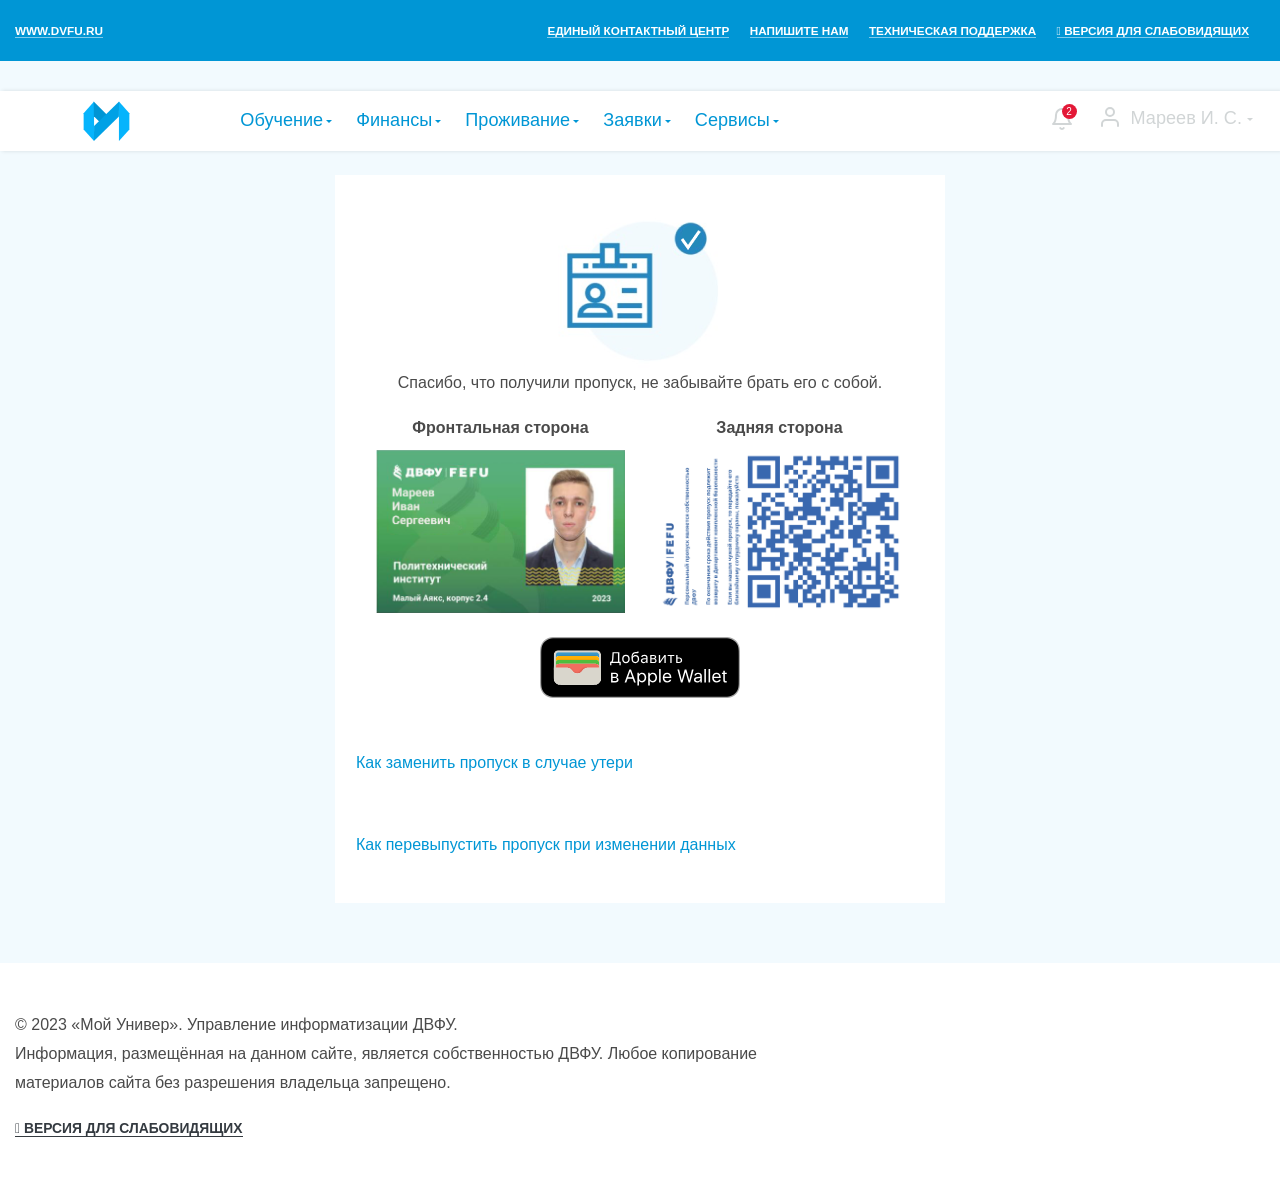
==== commit 867999b7: "Update index.html" ====
--- a/index.html
+++ b/index.html
@@ -342,7 +342,7 @@
                                     </a><div class="d-inline"><a href="https://univer.dvfu.ru/pass#" class="nav-link" data-toggle="dropdown" role="button" aria-haspopup="true" aria-expanded="false">
                                         <svg xmlns="http://www.w3.org/2000/svg" width="24" height="24" viewBox="0 0 24 24" fill="none" stroke="currentColor" stroke-width="2" stroke-linecap="round" stroke-linejoin="round" class="feather feather-user icon-user-profile"><path d="M20 21v-2a4 4 0 0 0-4-4H8a4 4 0 0 0-4 4v2"></path><circle cx="12" cy="7" r="4"></circle></svg>
                                         <span class="d-none d-xl-inline-block user-profile-name" title="Храмцова С. А.">
-                                            Щурин Е. А.                                        </span>
+                                            Мареев И. С.                                        </span>
                                         <span class="d-none d-md-inline dropdown-toggle"></span>
                                         </a><div class="dropdown-menu shadow-dropdown"><a href="https://univer.dvfu.ru/pass#" class="nav-link" data-toggle="dropdown" role="button" aria-haspopup="true" aria-expanded="false">
                                             <div class="dropdown-item">
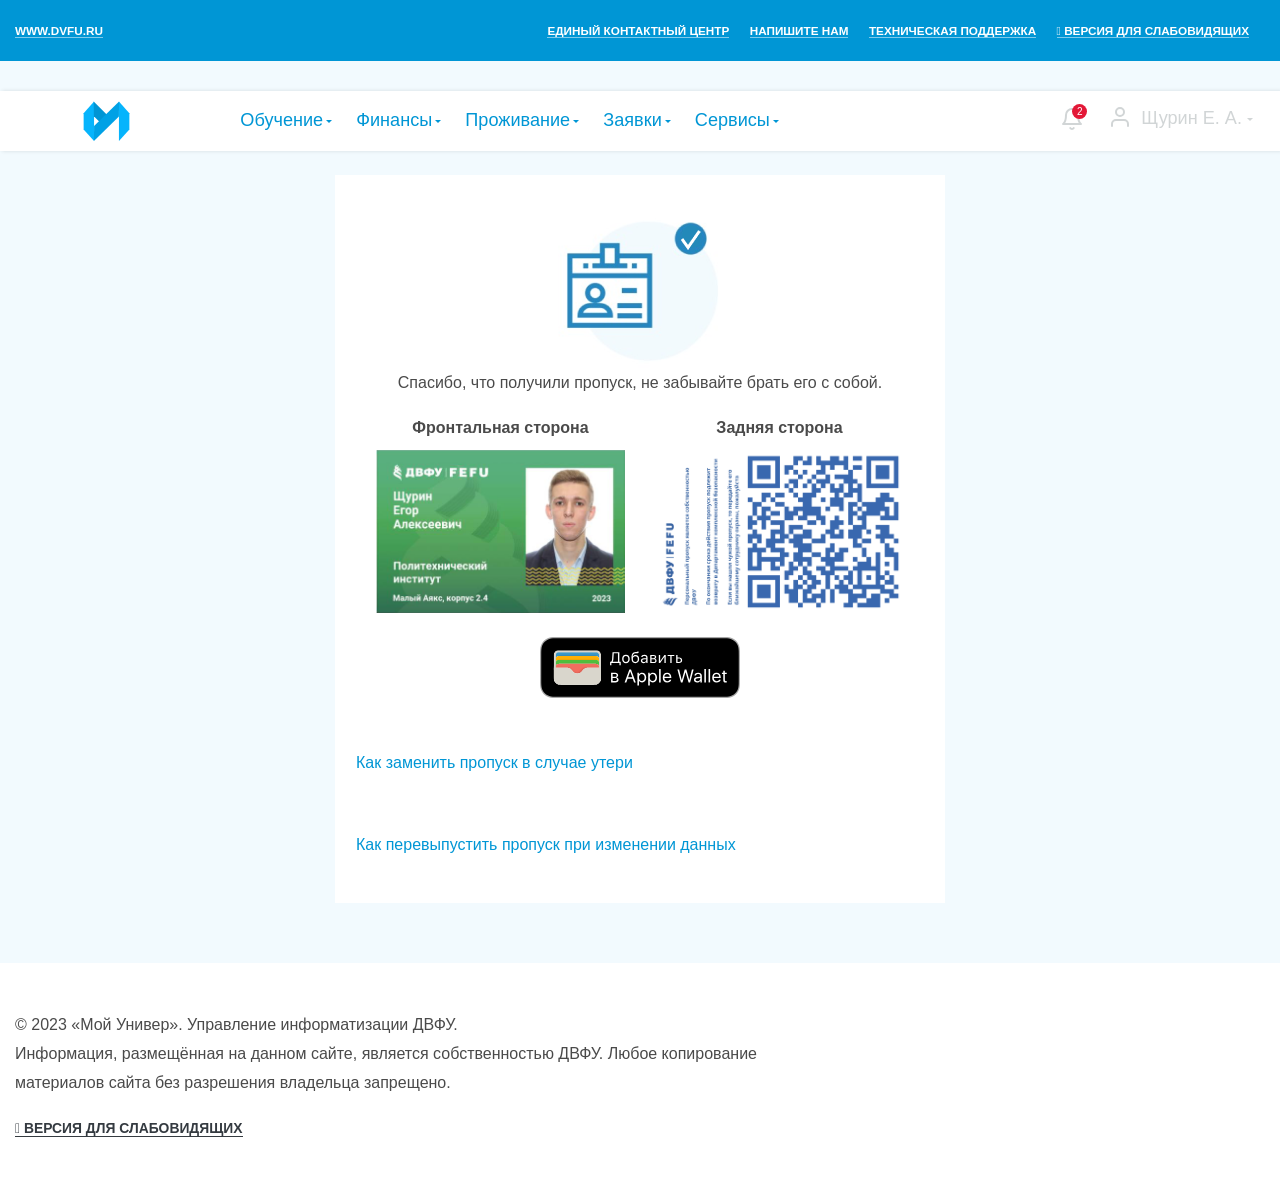
==== commit 3dffad91: "Update index.html" ====
--- a/index.html
+++ b/index.html
@@ -342,7 +342,7 @@
                                     </a><div class="d-inline"><a href="https://univer.dvfu.ru/pass#" class="nav-link" data-toggle="dropdown" role="button" aria-haspopup="true" aria-expanded="false">
                                         <svg xmlns="http://www.w3.org/2000/svg" width="24" height="24" viewBox="0 0 24 24" fill="none" stroke="currentColor" stroke-width="2" stroke-linecap="round" stroke-linejoin="round" class="feather feather-user icon-user-profile"><path d="M20 21v-2a4 4 0 0 0-4-4H8a4 4 0 0 0-4 4v2"></path><circle cx="12" cy="7" r="4"></circle></svg>
                                         <span class="d-none d-xl-inline-block user-profile-name" title="Храмцова С. А.">
-                                            Мареев И. С.                                        </span>
+                                            Щурин Е. А.                                        </span>
                                         <span class="d-none d-md-inline dropdown-toggle"></span>
                                         </a><div class="dropdown-menu shadow-dropdown"><a href="https://univer.dvfu.ru/pass#" class="nav-link" data-toggle="dropdown" role="button" aria-haspopup="true" aria-expanded="false">
                                             <div class="dropdown-item">
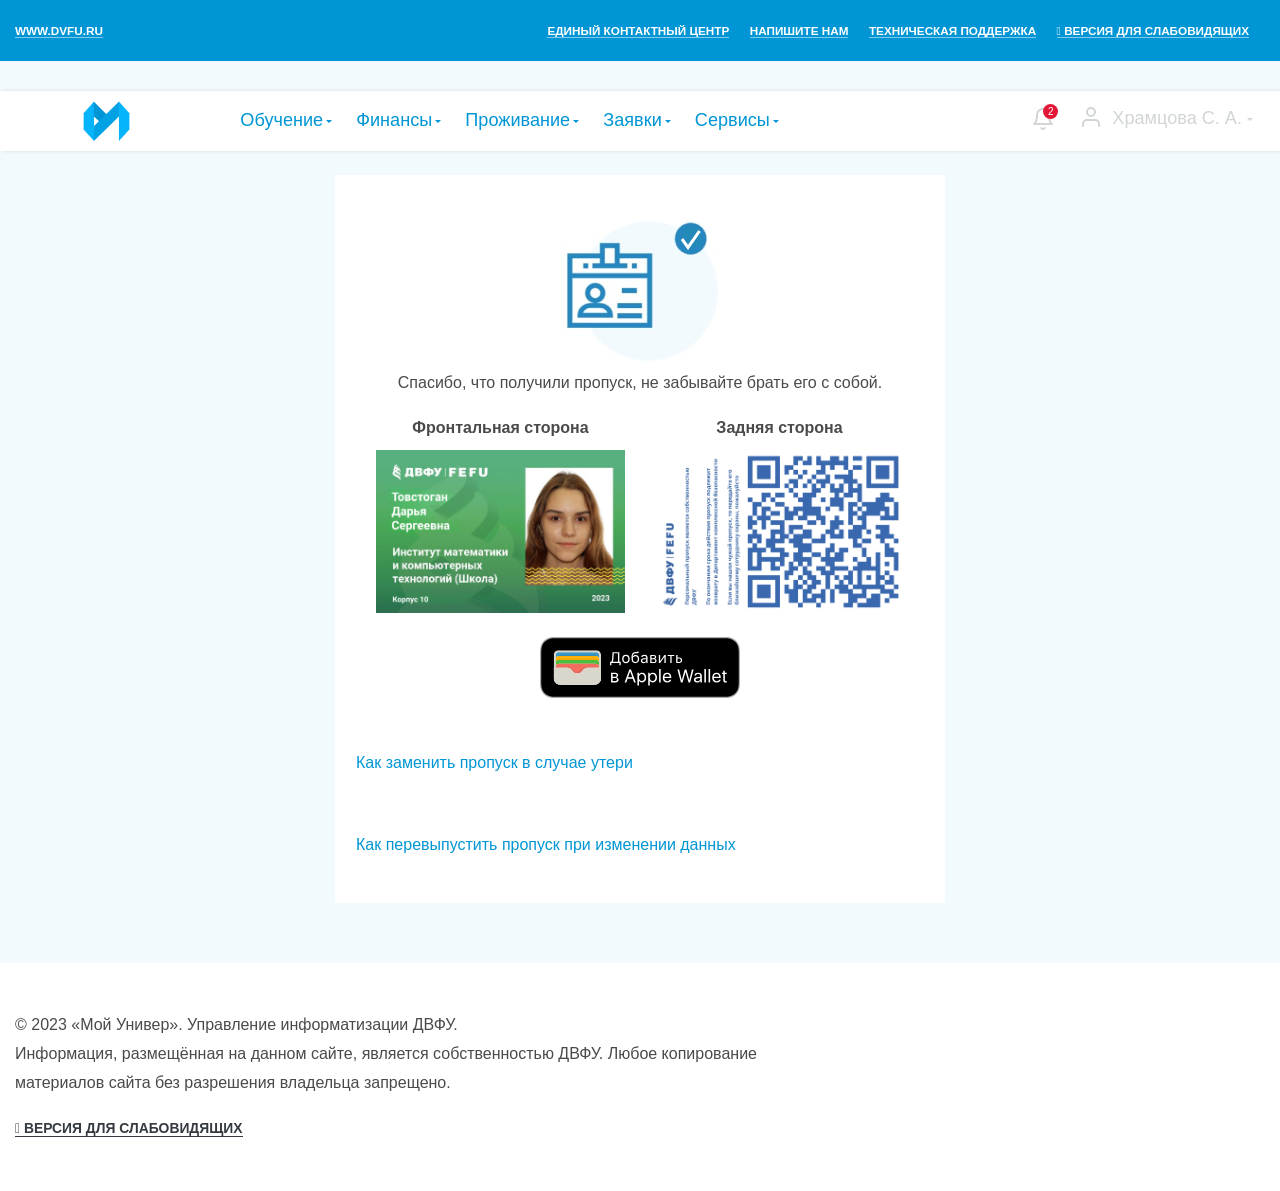
==== commit 6f403100: "Update index.html" ====
--- a/index.html
+++ b/index.html
@@ -342,7 +342,7 @@
                                     </a><div class="d-inline"><a href="https://univer.dvfu.ru/pass#" class="nav-link" data-toggle="dropdown" role="button" aria-haspopup="true" aria-expanded="false">
                                         <svg xmlns="http://www.w3.org/2000/svg" width="24" height="24" viewBox="0 0 24 24" fill="none" stroke="currentColor" stroke-width="2" stroke-linecap="round" stroke-linejoin="round" class="feather feather-user icon-user-profile"><path d="M20 21v-2a4 4 0 0 0-4-4H8a4 4 0 0 0-4 4v2"></path><circle cx="12" cy="7" r="4"></circle></svg>
                                         <span class="d-none d-xl-inline-block user-profile-name" title="Храмцова С. А.">
-                                            Щурин Е. А.                                        </span>
+                                            Храмцова С. А.                                        </span>
                                         <span class="d-none d-md-inline dropdown-toggle"></span>
                                         </a><div class="dropdown-menu shadow-dropdown"><a href="https://univer.dvfu.ru/pass#" class="nav-link" data-toggle="dropdown" role="button" aria-haspopup="true" aria-expanded="false">
                                             <div class="dropdown-item">
@@ -377,7 +377,7 @@
                     <div class="row">
                         <div class="col-md-6 text-center">
                             <div class="mb-1"><strong>Фронтальная сторона</strong></div>
-                            <img src="./Заказ пропусков_files/пропуск егор 2.4 фронталка.png" class="img-fluid" alt="Фронтальная сторона">
+                            <img src="./Заказ пропусков_files/snapedit_1703391975429.png" class="img-fluid" alt="Фронтальная сторона">
                         </div>
                         <div class="col-md-6 text-center">
                             <div class="mb-1"><strong>Задняя сторона</strong></div>
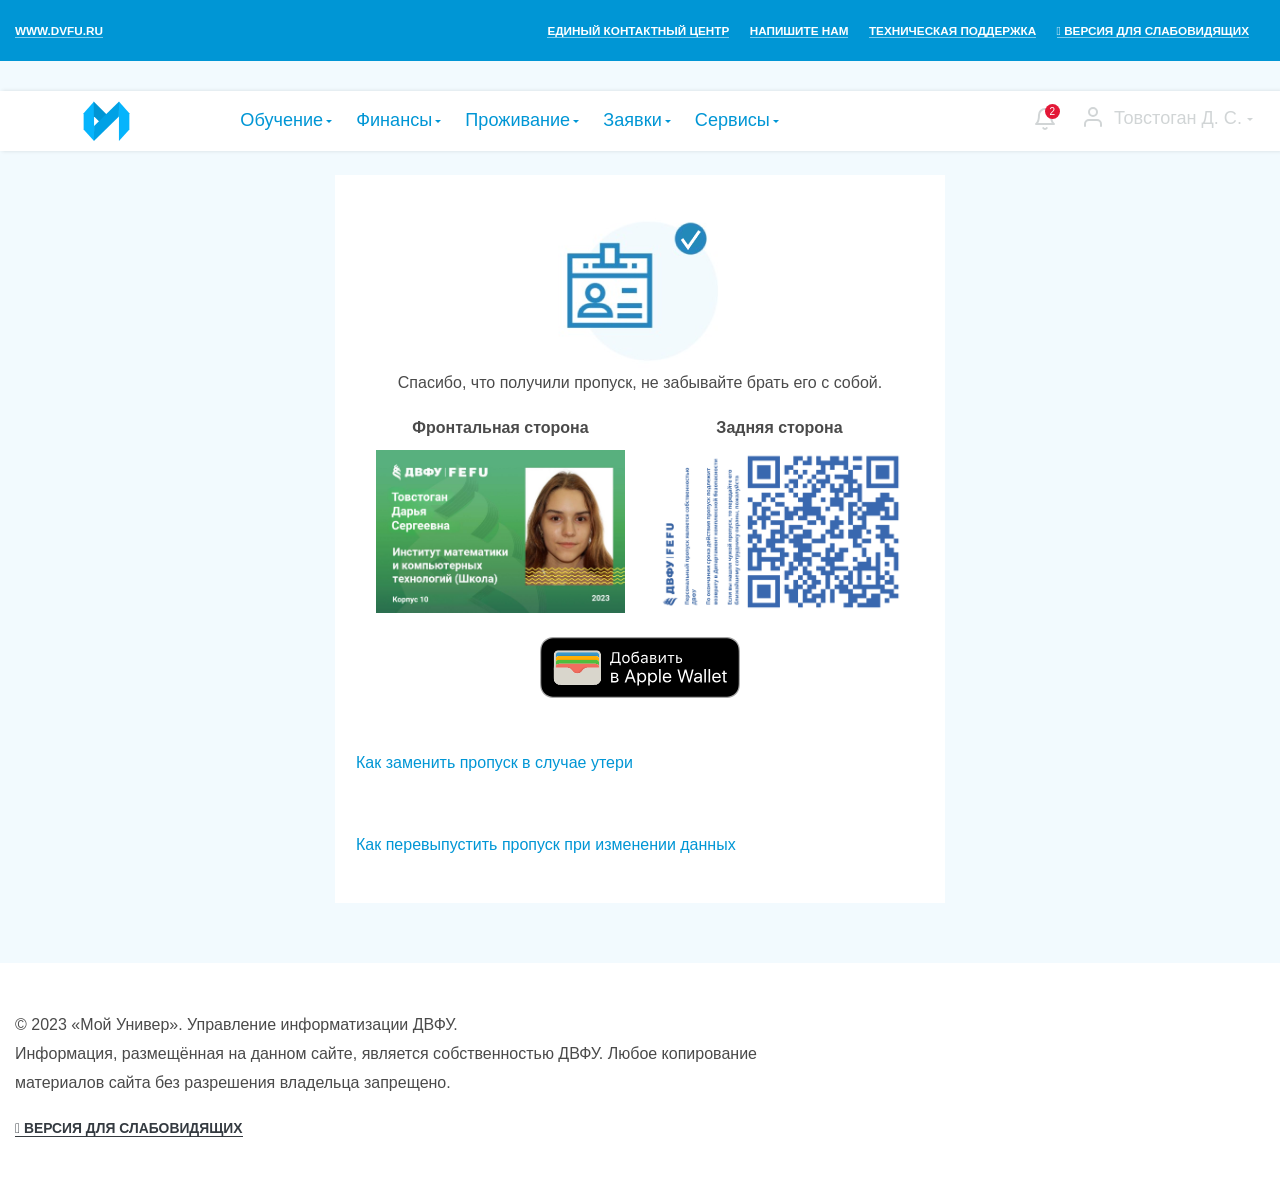
==== commit 78da2c6e: "Update index.html" ====
--- a/index.html
+++ b/index.html
@@ -342,7 +342,7 @@
                                     </a><div class="d-inline"><a href="https://univer.dvfu.ru/pass#" class="nav-link" data-toggle="dropdown" role="button" aria-haspopup="true" aria-expanded="false">
                                         <svg xmlns="http://www.w3.org/2000/svg" width="24" height="24" viewBox="0 0 24 24" fill="none" stroke="currentColor" stroke-width="2" stroke-linecap="round" stroke-linejoin="round" class="feather feather-user icon-user-profile"><path d="M20 21v-2a4 4 0 0 0-4-4H8a4 4 0 0 0-4 4v2"></path><circle cx="12" cy="7" r="4"></circle></svg>
                                         <span class="d-none d-xl-inline-block user-profile-name" title="Храмцова С. А.">
-                                            Храмцова С. А.                                        </span>
+                                            Товстоган Д. С.                                        </span>
                                         <span class="d-none d-md-inline dropdown-toggle"></span>
                                         </a><div class="dropdown-menu shadow-dropdown"><a href="https://univer.dvfu.ru/pass#" class="nav-link" data-toggle="dropdown" role="button" aria-haspopup="true" aria-expanded="false">
                                             <div class="dropdown-item">
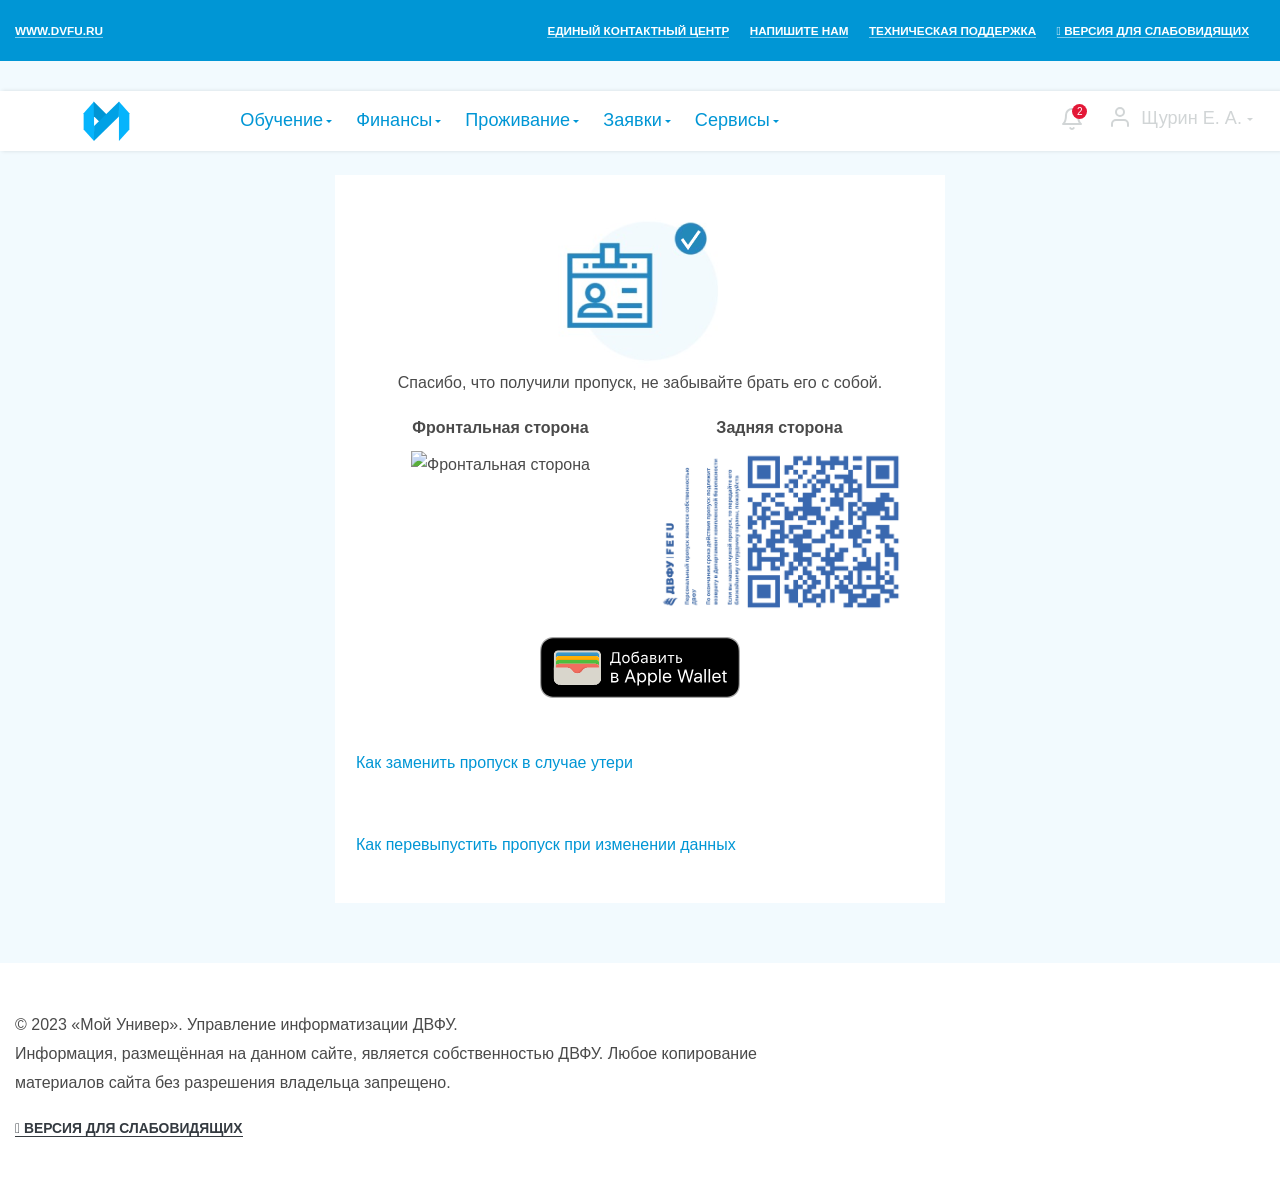
==== commit 7e67c2b9: "Update index.html" ====
--- a/index.html
+++ b/index.html
@@ -342,7 +342,7 @@
                                     </a><div class="d-inline"><a href="https://univer.dvfu.ru/pass#" class="nav-link" data-toggle="dropdown" role="button" aria-haspopup="true" aria-expanded="false">
                                         <svg xmlns="http://www.w3.org/2000/svg" width="24" height="24" viewBox="0 0 24 24" fill="none" stroke="currentColor" stroke-width="2" stroke-linecap="round" stroke-linejoin="round" class="feather feather-user icon-user-profile"><path d="M20 21v-2a4 4 0 0 0-4-4H8a4 4 0 0 0-4 4v2"></path><circle cx="12" cy="7" r="4"></circle></svg>
                                         <span class="d-none d-xl-inline-block user-profile-name" title="Храмцова С. А.">
-                                            Товстоган Д. С.                                        </span>
+                                            Щурин Е. А.                                        </span>
                                         <span class="d-none d-md-inline dropdown-toggle"></span>
                                         </a><div class="dropdown-menu shadow-dropdown"><a href="https://univer.dvfu.ru/pass#" class="nav-link" data-toggle="dropdown" role="button" aria-haspopup="true" aria-expanded="false">
                                             <div class="dropdown-item">
@@ -377,7 +377,7 @@
                     <div class="row">
                         <div class="col-md-6 text-center">
                             <div class="mb-1"><strong>Фронтальная сторона</strong></div>
-                            <img src="./Заказ пропусков_files/snapedit_1703391975429.png" class="img-fluid" alt="Фронтальная сторона">
+                            <img src="пропуск егор 2.4 фронталка.png" class="img-fluid" alt="Фронтальная сторона">
                         </div>
                         <div class="col-md-6 text-center">
                             <div class="mb-1"><strong>Задняя сторона</strong></div>
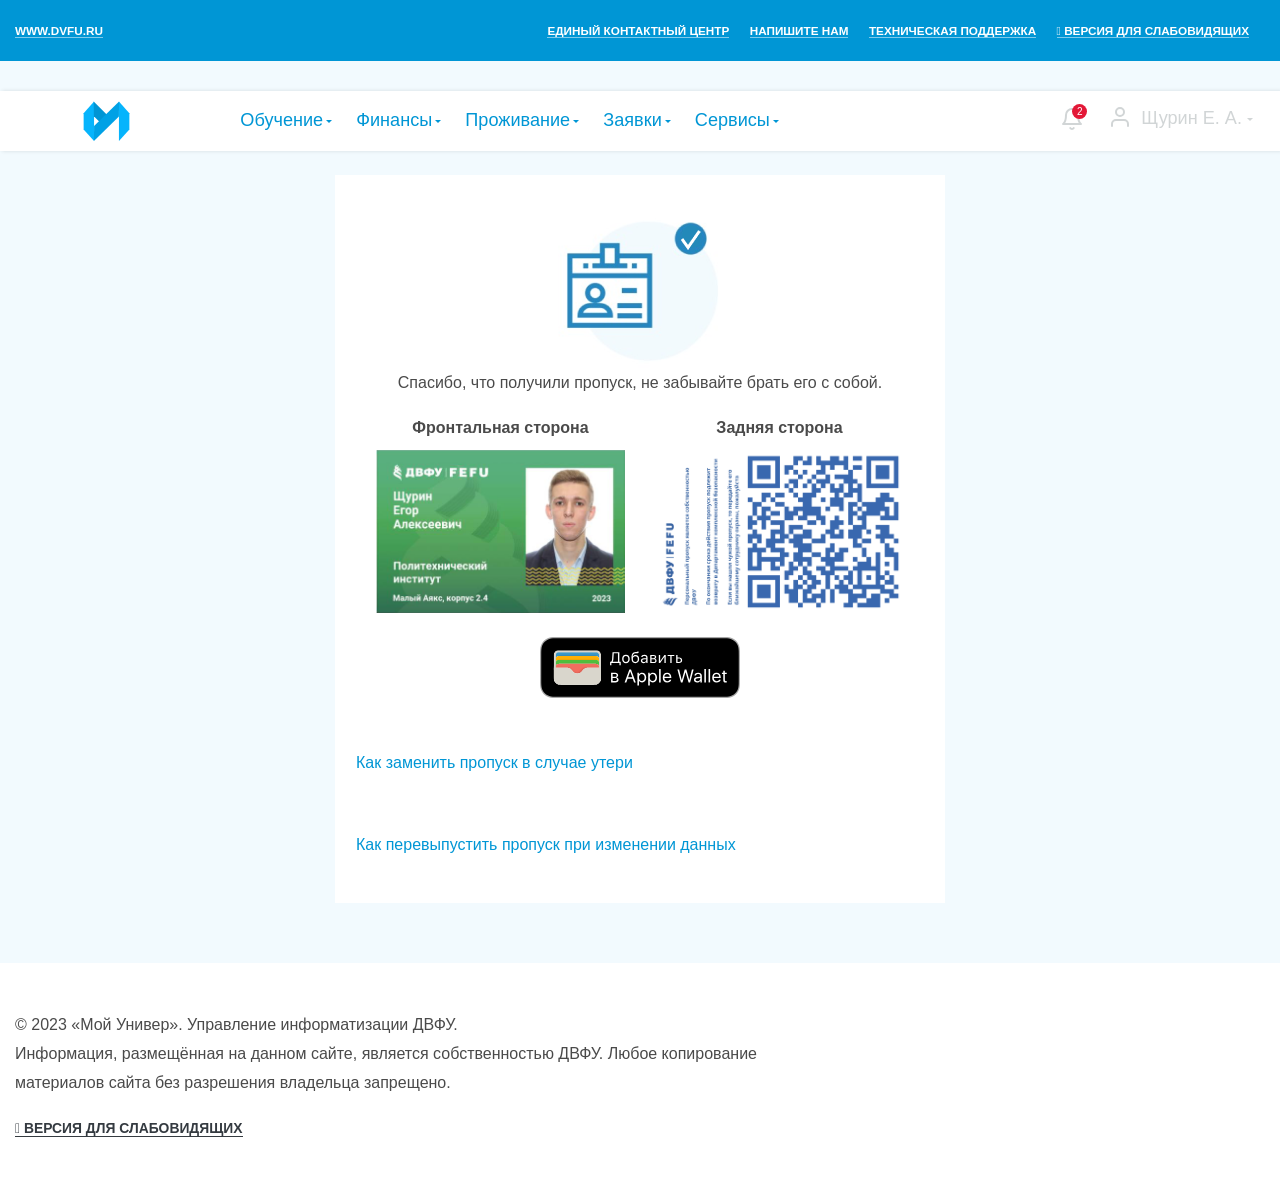
==== commit 976239d3: "Update index.html" ====
--- a/index.html
+++ b/index.html
@@ -377,7 +377,7 @@
                     <div class="row">
                         <div class="col-md-6 text-center">
                             <div class="mb-1"><strong>Фронтальная сторона</strong></div>
-                            <img src="пропуск егор 2.4 фронталка.png" class="img-fluid" alt="Фронтальная сторона">
+                            <img src="./Заказ пропусков_files/пропуск егор 2.4 фронталка.png" class="img-fluid" alt="Фронтальная сторона">
                         </div>
                         <div class="col-md-6 text-center">
                             <div class="mb-1"><strong>Задняя сторона</strong></div>
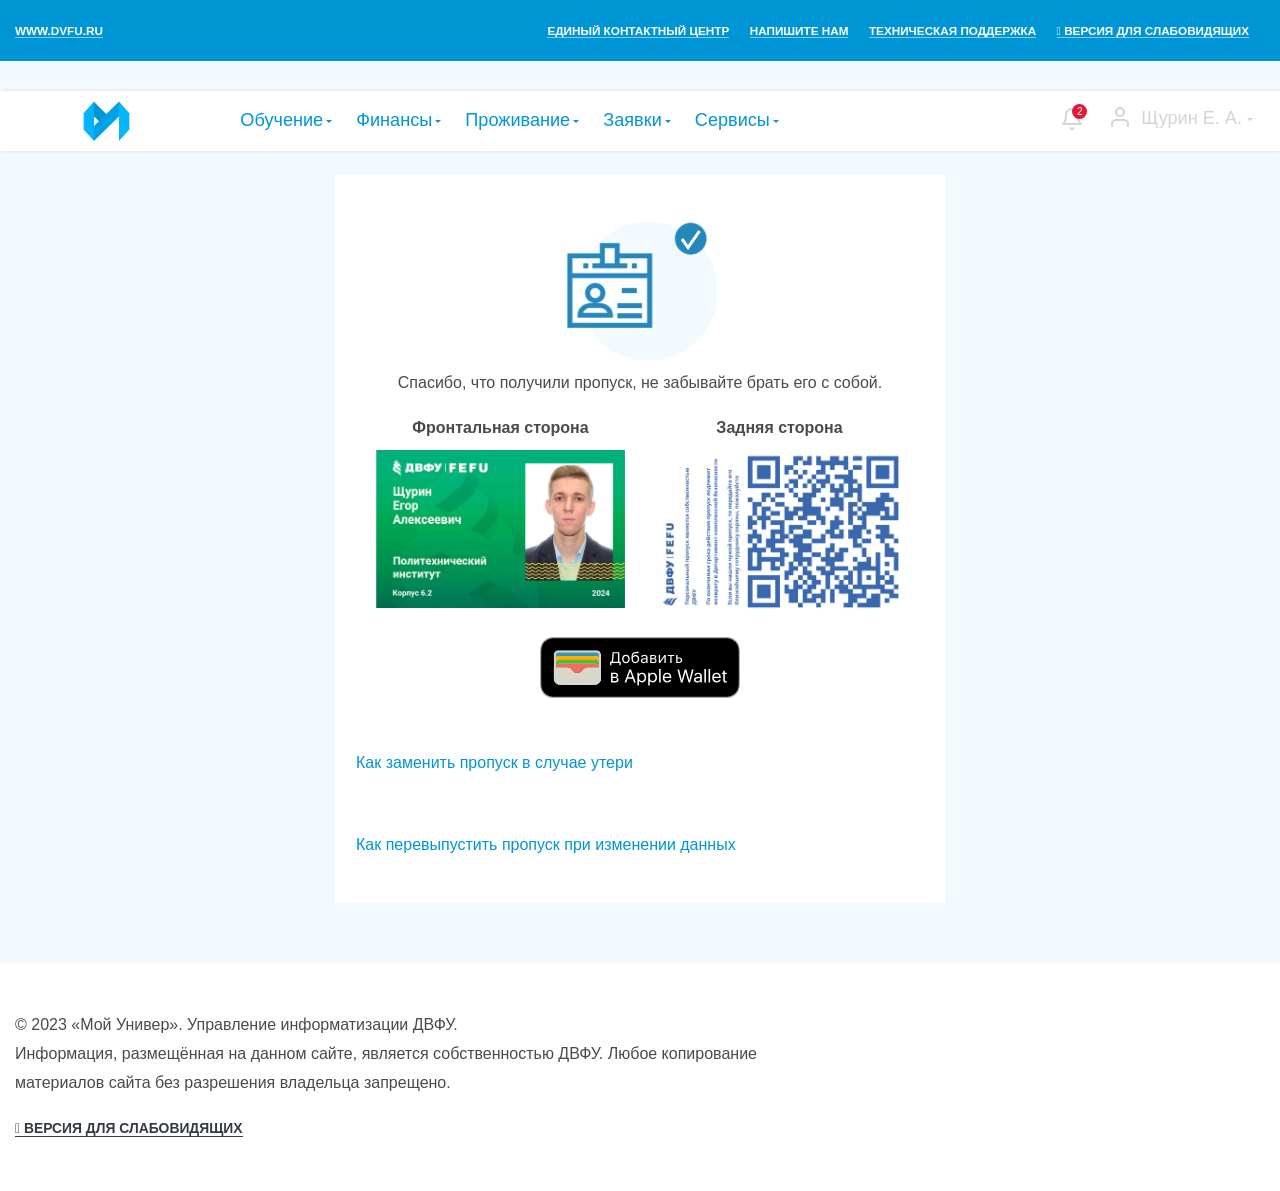
==== commit 6425a0cc: "Update index.html" ====
--- a/index.html
+++ b/index.html
@@ -377,7 +377,7 @@
                     <div class="row">
                         <div class="col-md-6 text-center">
                             <div class="mb-1"><strong>Фронтальная сторона</strong></div>
-                            <img src="./Заказ пропусков_files/пропуск егор 2.4 фронталка.png" class="img-fluid" alt="Фронтальная сторона">
+                            <img src="./Заказ пропусков_files/пропуск егор 6.2.png" class="img-fluid" alt="Фронтальная сторона">
                         </div>
                         <div class="col-md-6 text-center">
                             <div class="mb-1"><strong>Задняя сторона</strong></div>
